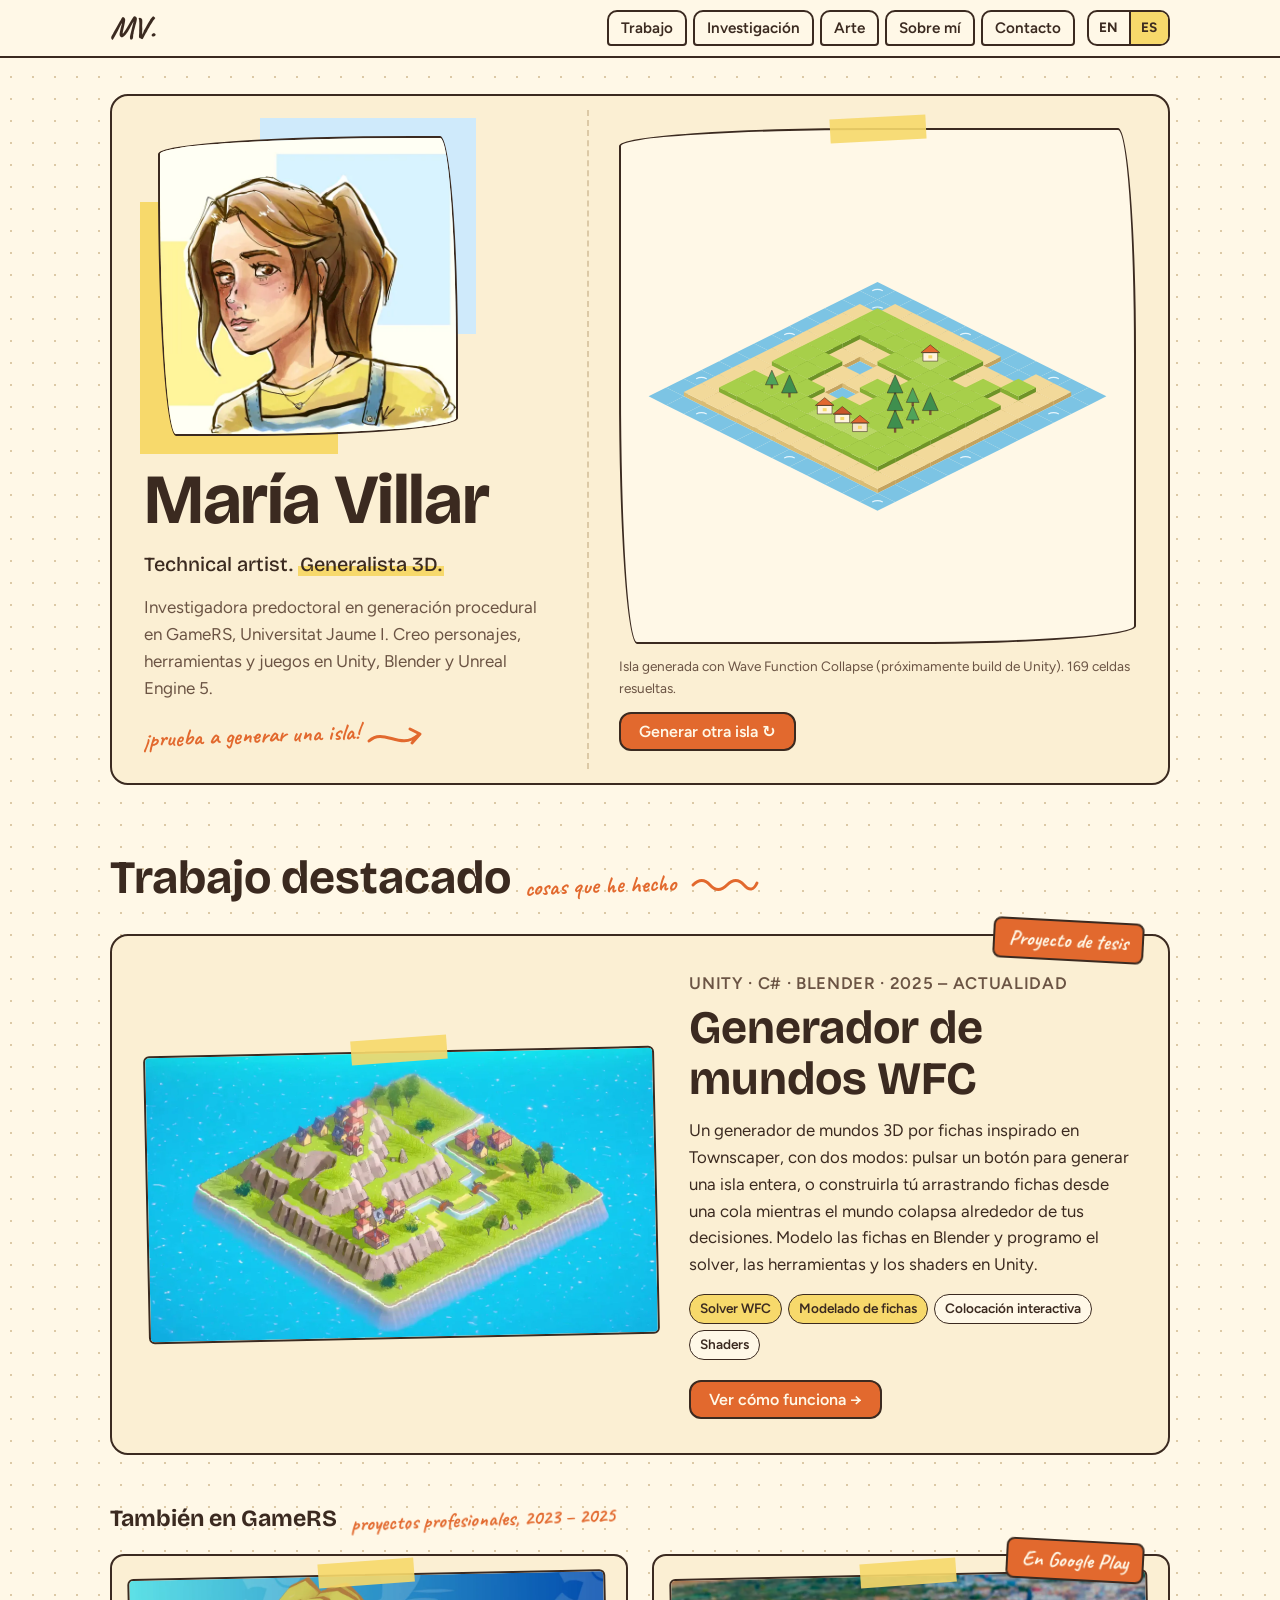
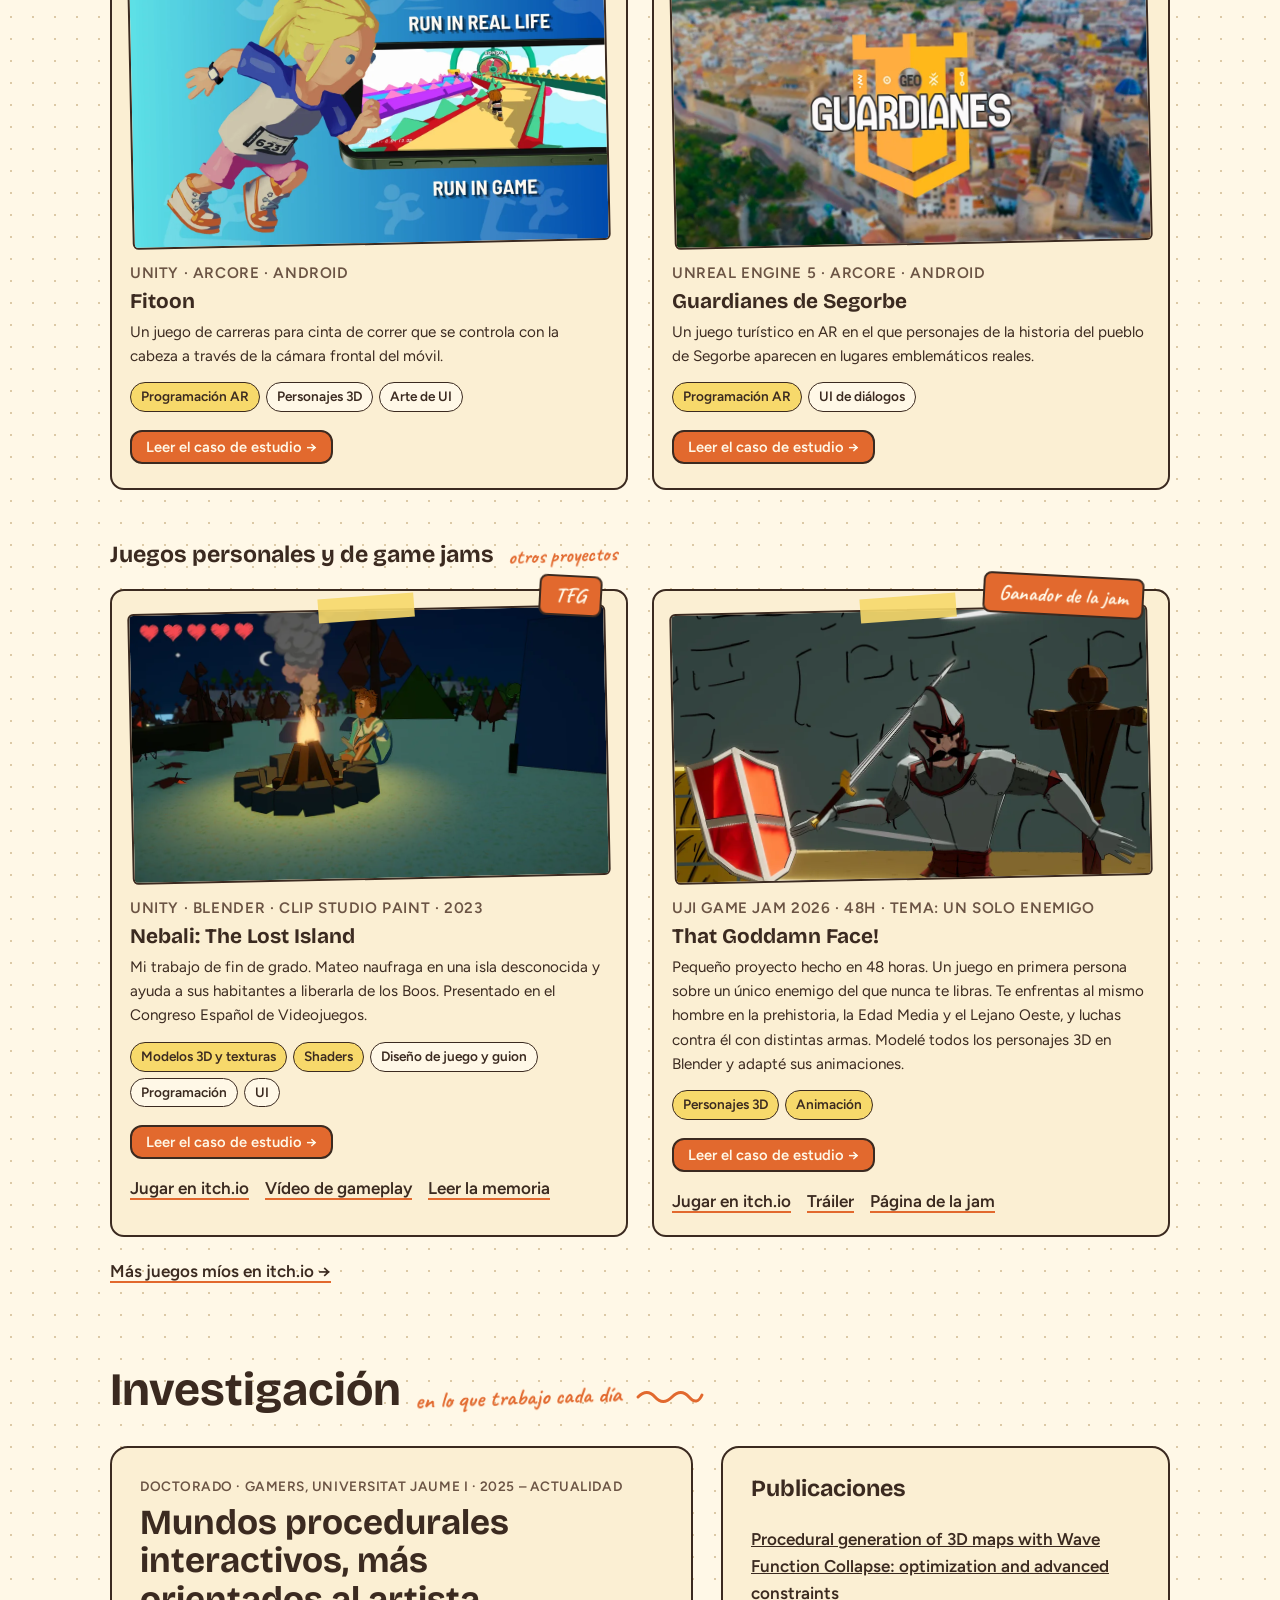
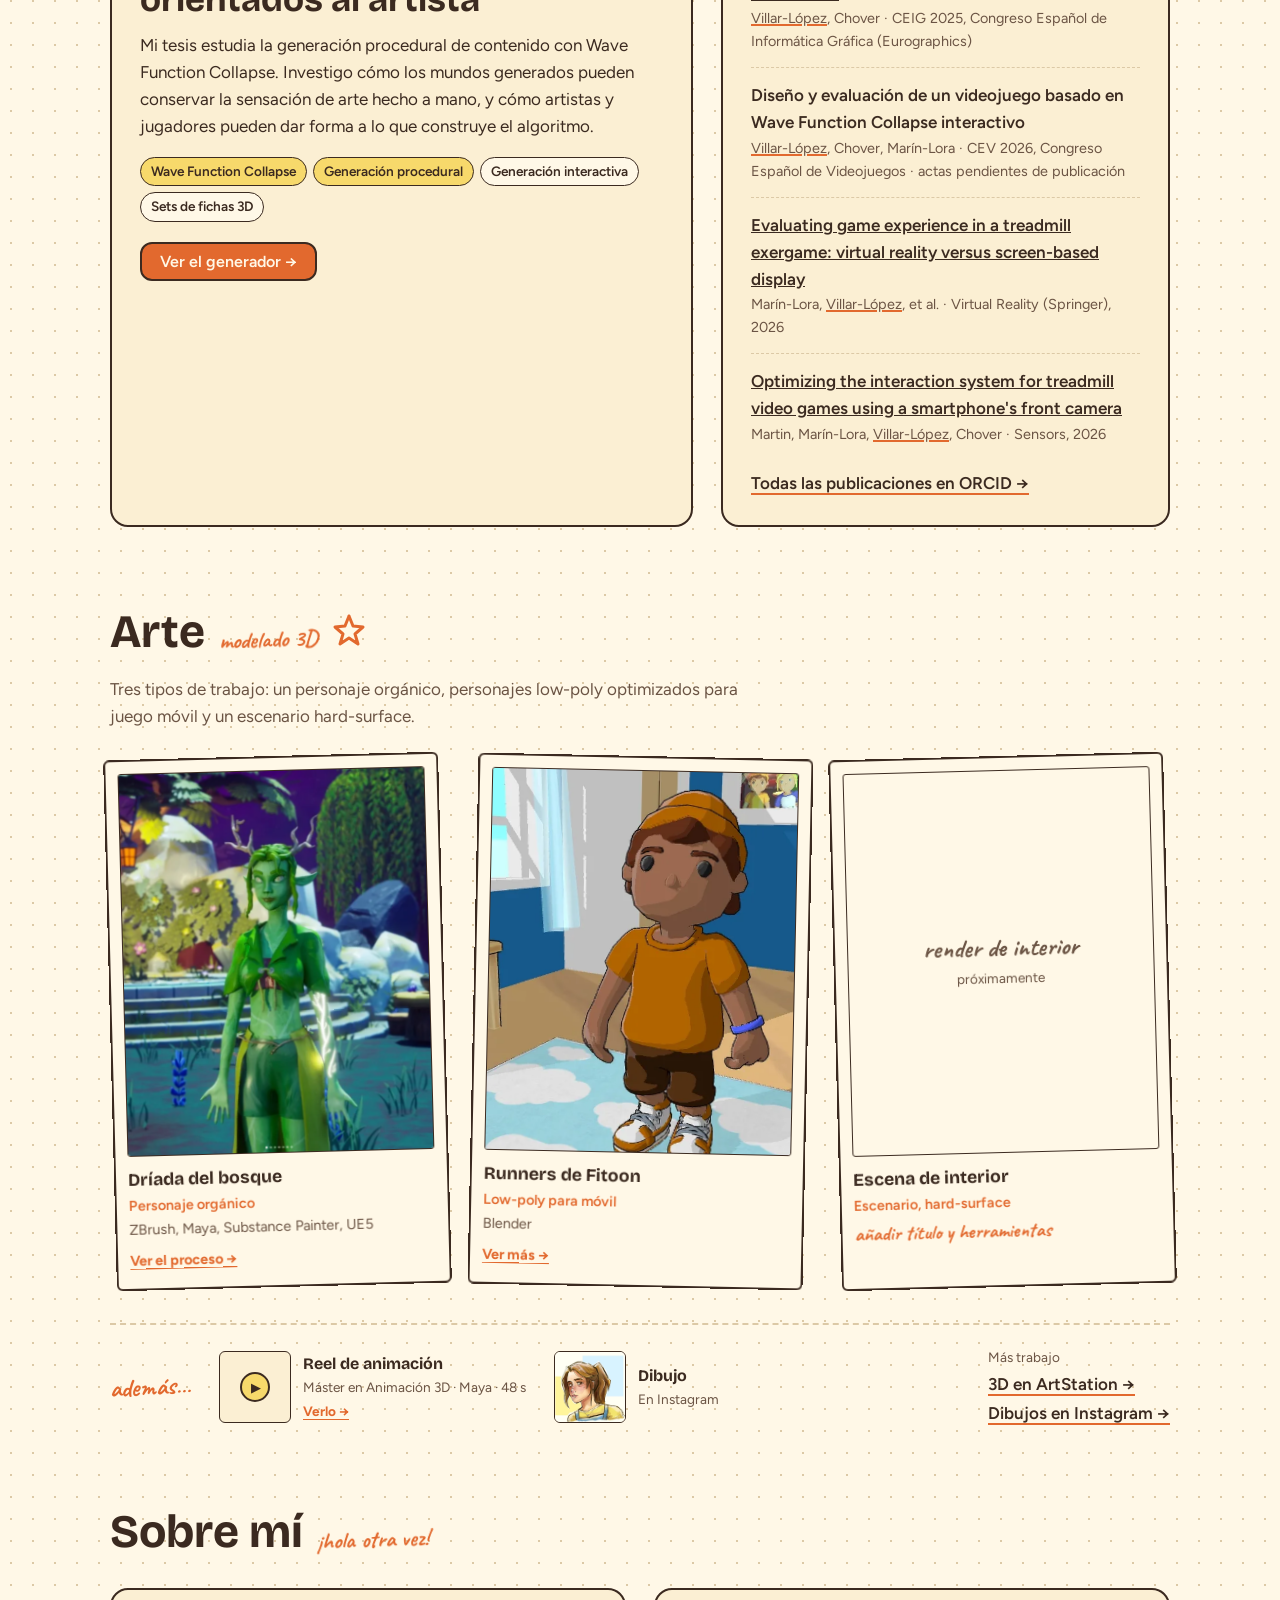
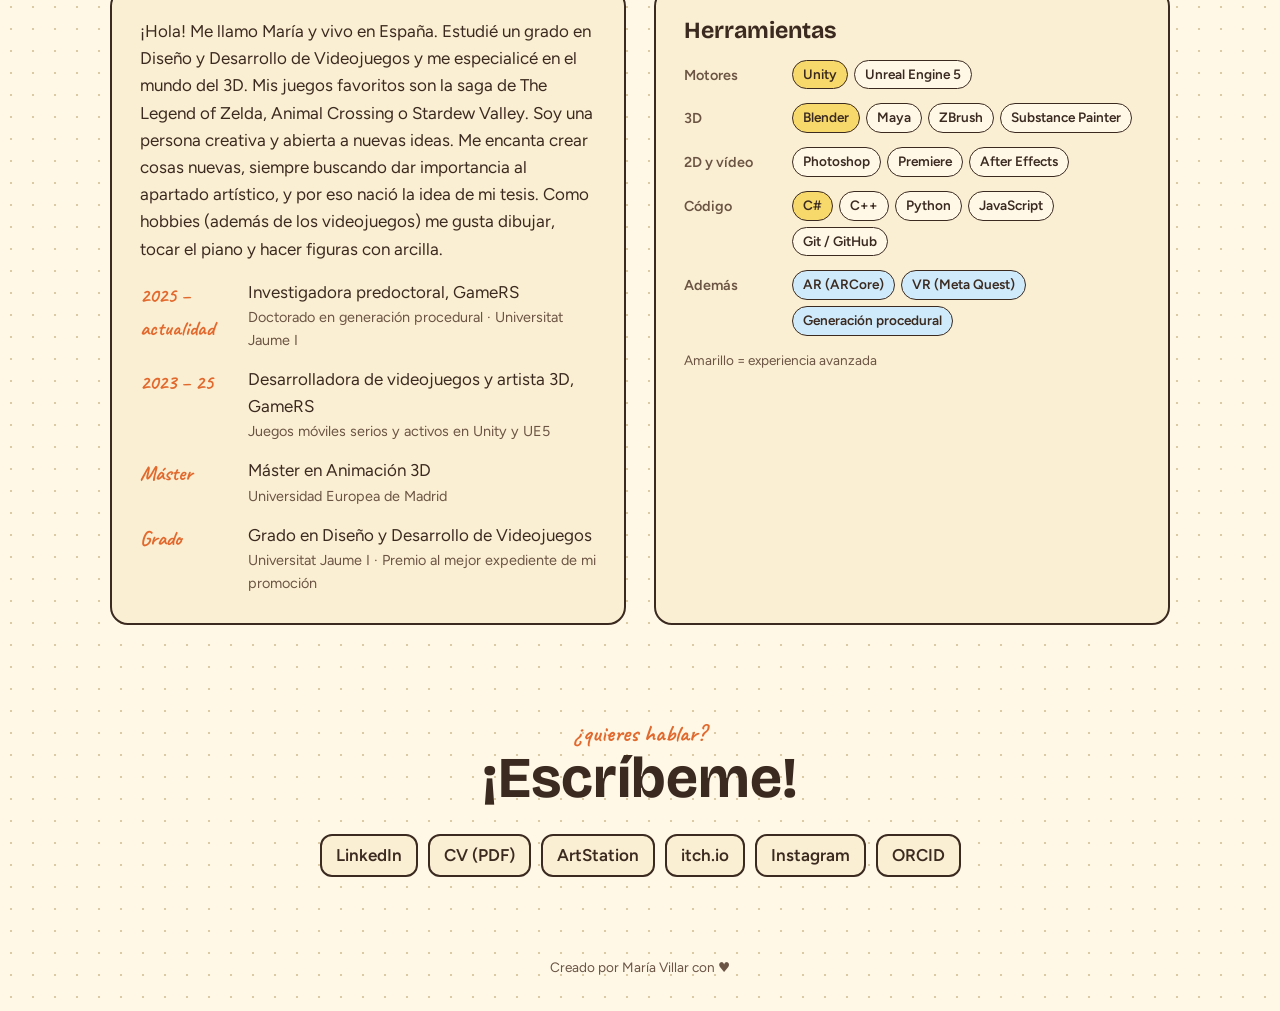
==== es/index.html @ 30ed7f35 "Primer prototipo de la web" ====
<!doctype html>
<html lang="es">

<head>
  <meta charset="utf-8">
  <meta name="viewport" content="width=device-width, initial-scale=1, viewport-fit=cover">
  <title>María Villar · Technical artist</title>
  <meta name="description"
    content="Technical artist en España. Dibujo, modelo y programo: generación procedural con Wave Function Collapse, personajes 3D y juegos en Unity, Blender y Unreal Engine 5.">
  <link rel="canonical" href="https://mariavllr.github.io/es/">
  <meta property="og:type" content="website">
  <meta property="og:locale" content="es_ES">
  <meta property="og:title" content="María Villar · Technical artist">
  <meta property="og:description"
    content="Technical artist en España. Dibujo, modelo y programo: generación procedural con Wave Function Collapse, personajes 3D y juegos en Unity, Blender y Unreal Engine 5.">
  <meta property="og:url" content="https://mariavllr.github.io/es/">
  <meta property="og:image" content="https://mariavllr.github.io/assets/img/og.jpg">
  <meta name="twitter:card" content="summary_large_image">
  <link rel="alternate" hreflang="en" href="https://mariavllr.github.io/">
  <link rel="alternate" hreflang="es" href="https://mariavllr.github.io/es/">
  <link rel="alternate" hreflang="x-default" href="https://mariavllr.github.io/">
  <meta name="theme-color" content="#FFF8E7">
  <link rel="icon" href="../assets/img/favicon.svg" type="image/svg+xml">
  <link rel="preconnect" href="https://fonts.googleapis.com">
  <link rel="preconnect" href="https://fonts.gstatic.com" crossorigin>
  <link rel="stylesheet"
    href="https://fonts.googleapis.com/css2?family=Bricolage+Grotesque:opsz,wght@12..96,500;12..96,700&family=Figtree:wght@400;500;600&family=Caveat:wght@500;700&display=swap">
  <link rel="stylesheet" href="../assets/css/style.css">
</head>

<body>
  <a class="skip" href="#main">Saltar al contenido</a>
  <header>
    <div class="wrap">
      <a class="logo" href="index.html" aria-label="María Villar, inicio">MV.</a>
      <nav aria-label="Secciones"><a href="#work">Trabajo</a><a href="#research">Investigación</a><a
          href="#art">Arte</a><a href="#about">Sobre mí</a><a href="#contact">Contacto</a></nav>
      <div class="lang" role="group" aria-label="Idioma"><a href="../index.html" hreflang="en" lang="en">EN</a><a
          href="#" hreflang="es" lang="es" aria-current="page">ES</a></div>
    </div>
  </header>

  <main id="main" class="wrap">
    <div id="top" class="spread hero">
      <div class="page">
        <div class="portrait">
          <div class="b1"></div>
          <div class="b2"></div><img src="../assets/img/portrait.webp"
            alt="Autorretrato de María: línea de tinta y color a rotulador, coleta castaña, camiseta amarilla y peto vaquero">
        </div>
        <h1>María Villar</h1>
        <p class="role">Technical artist. <b>Generalista 3D.</b></p>
        <p class="intro">Investigadora predoctoral en generación procedural en GameRS, Universitat Jaume I. Creo
          personajes, herramientas y juegos en Unity, Blender y Unreal Engine 5.</p>
        <div class="note"><span class="hand">¡prueba a generar una isla!</span>
          <svg class="doodle" width="64" height="30" viewBox="0 0 64 30" aria-hidden="true">
            <path d="M3 20 C 18 6, 34 30, 52 14 M44 8 L54 13 L46 22" />
          </svg>
        </div>
      </div>
      <div class="page world">
        <div class="frame sketch play" data-embed="" data-itch="https://mariavllr.itch.io/"
          data-cover="../assets/img/wfc-cover.webp" data-title="Generador de mundos WFC" data-button="gen"><span
            class="tape" aria-hidden="true"></span>
          <canvas id="wfc" width="640" height="400" role="img"
            aria-label="Una isla isométrica con casillas de agua, playa, hierba, bosque y pueblo, generada en el navegador con Wave Function Collapse"></canvas>
        </div>
        <div class="world-bar">
          <span class="caption">Isla generada con Wave Function Collapse (próximamente build de Unity). <span
              id="stat"></span></span>
          <button class="btn" id="gen" type="button">Generar otra isla ↻</button>
        </div>
      </div>
    </div>

    <section id="work" aria-labelledby="work-h">
      <div class="sec-head">
        <h2 id="work-h">Trabajo destacado</h2><span class="hand">cosas que he hecho</span>
        <svg class="doodle" width="70" height="20" viewBox="0 0 70 20" aria-hidden="true">
          <path d="M3 12 Q 12 3, 20 12 T 37 12 T 54 12 T 67 10" />
        </svg>
      </div>
      <div class="work">

        <article class="piece feature stick">
          <span class="badge">Proyecto de tesis</span>
          <div class="shot"><span class="tape" aria-hidden="true"></span><video class="loop" autoplay muted loop
              playsinline preload="metadata" poster="../assets/img/wfc-island.webp"
              aria-label="Una isla creada por el generador WFC: acantilados, dos pueblos, un río con puentes y árboles que se mueven con el viento, rodeada de mar animado">
              <source src="../assets/video/wfc-island.mp4" type="video/mp4">
            </video></div>
          <div>
            <p class="meta">Unity · C# · Blender · 2025 – actualidad</p>
            <h3>Generador de mundos WFC</h3>
            <p>Un generador de mundos 3D por fichas inspirado en Townscaper, con dos modos: pulsar un botón para generar
              una isla entera, o construirla tú arrastrando fichas desde una cola mientras el mundo colapsa alrededor de
              tus decisiones. Modelo las fichas en Blender y programo el solver, las herramientas y los shaders en
              Unity.</p>
            <div class="role-list"><span class="chip y">Solver WFC</span><span class="chip y">Modelado de
                fichas</span><span class="chip">Colocación interactiva</span><span class="chip">Shaders</span></div>
            <a class="btn" href="projects/wfc/index.html">Ver cómo funciona →</a>
          </div>
        </article>
      </div>

      <div class="minor-head">
        <h3>También en GameRS</h3><span class="hand">proyectos profesionales, 2023 – 2025</span>
      </div>
      <div class="minor">
        <article class="mini stick">
          <div class="shot hover-vid"><span class="tape" aria-hidden="true"></span><img
              src="../assets/img/fitoon-thumb.webp"
              alt="Ilustración de Fitoon: una corredora junto a un móvil que muestra a su personaje en la carrera, con las frases Run in real life, run in game"
              loading="lazy"><video muted loop playsinline preload="none" aria-hidden="true">
              <source src="../assets/video/fitoon-gameplay.mp4" type="video/mp4">
            </video></div>
          <p class="meta">Unity · ARCore · Android</p>
          <h3>Fitoon</h3>
          <p>Un juego de carreras para cinta de correr que se controla con la cabeza a través de la cámara frontal del
            móvil.</p>
          <div class="role-list"><span class="chip y">Programación AR</span><span class="chip">Personajes 3D</span><span
              class="chip">Arte de UI</span></div>
          <a class="btn case-btn" href="projects/fitoon/index.html">Leer el caso de estudio →</a>
        </article>
        <article class="mini stick">
          <span class="badge">En Google Play</span>
          <div class="shot hover-vid"><span class="tape" aria-hidden="true"></span><img
              src="../assets/img/segorbe-thumb.webp"
              alt="Logo de Guardianes de Segorbe sobre una vista aérea del pueblo" loading="lazy"><video muted loop
              playsinline preload="none" aria-hidden="true">
              <source src="../assets/video/segorbe-hover.mp4" type="video/mp4">
            </video></div>
          <p class="meta">Unreal Engine 5 · ARCore · Android</p>
          <h3>Guardianes de Segorbe</h3>
          <p>Un juego turístico en AR en el que personajes de la historia del pueblo de Segorbe aparecen en lugares
            emblemáticos reales.</p>
          <div class="role-list"><span class="chip y">Programación AR</span><span class="chip">UI de diálogos</span>
          </div>
          <a class="btn case-btn" href="projects/segorbe/index.html">Leer el caso de estudio →</a>
        </article>
      </div>

      <div class="minor-head">
        <h3>Juegos personales y de game jams</h3><span class="hand">otros proyectos</span>
      </div>
      <div class="minor">
        <article class="mini stick">
          <span class="badge">TFG</span>
          <div class="shot hover-vid"><span class="tape" aria-hidden="true"></span><img
              src="../assets/img/nebali-card.webp"
              alt="Nebali: The Lost Island, una isla low-poly con palmeras, un embarcadero de madera y el protagonista, Mateo"
              loading="lazy"><video muted loop playsinline preload="none" aria-hidden="true">
              <source src="../assets/video/nebali-campfire.mp4" type="video/mp4">
            </video></div>
          <p class="meta">Unity · Blender · Clip Studio Paint · 2023</p>
          <h3>Nebali: The Lost Island</h3>
          <p>Mi trabajo de fin de grado. Mateo naufraga en una isla desconocida y ayuda a sus habitantes a liberarla de
            los Boos. Presentado en el Congreso Español de Videojuegos.</p>
          <div class="role-list"><span class="chip y">Modelos 3D y texturas</span><span
              class="chip y">Shaders</span><span class="chip">Diseño de juego y guion</span><span
              class="chip">Programación</span><span class="chip">UI</span></div>
          <a class="btn case-btn" href="projects/nebali/index.html">Leer el caso de estudio →</a>
          <div class="links"><a href="https://mariavllr.itch.io/nebali-the-lost-island">Jugar en itch.io</a><a
              href="https://www.youtube.com/watch?v=X46pWPQkmEc">Vídeo de gameplay</a><a
              href="https://repositori.uji.es/xmlui/handle/10234/203636">Leer la memoria</a></div>
        </article>
        <article class="mini stick">
          <span class="badge">Ganador de la jam</span>
          <div class="shot hover-vid"><span class="tape" aria-hidden="true"></span><img
              src="../assets/img/tgf-card.webp"
              alt="El enemigo como caballero medieval con espada, junto a un escudo rojo" loading="lazy"><video muted
              loop playsinline preload="none" aria-hidden="true">
              <source src="../assets/video/tgf-knight.mp4" type="video/mp4">
            </video></div>
          <p class="meta">UJI Game Jam 2026 · 48h · Tema: Un solo enemigo</p>
          <h3>That Goddamn Face!</h3>
          <p>Pequeño proyecto hecho en 48 horas. Un juego en primera persona sobre un único enemigo del que nunca te
            libras. Te enfrentas al mismo hombre en la prehistoria, la Edad Media y el Lejano Oeste, y luchas contra él
            con distintas armas. Modelé todos los personajes 3D en Blender y adapté sus animaciones.</p>
          <div class="role-list"><span class="chip y">Personajes 3D</span><span class="chip y">Animación</span></div>
          <a class="btn case-btn" href="projects/that-goddamn-face/index.html">Leer el caso de estudio →</a>
          <div class="links"><a href="https://mariavllr.itch.io/that-goddamn-face">Jugar en itch.io</a><a
              href="https://www.youtube.com/watch?v=6AdIq4vunBU">Tráiler</a><a
              href="https://itch.io/jam/uji-game-jam-26-ugj26/rate/4272632">Página de la jam</a></div>
        </article>
      </div>
      <div class="links" style="margin-top:20px"><a href="https://mariavllr.itch.io/">Más juegos míos en itch.io →</a>
      </div>
    </section>

    <section id="research" aria-labelledby="research-h">
      <div class="sec-head">
        <h2 id="research-h">Investigación</h2><span class="hand">en lo que trabajo cada día</span>
        <svg class="doodle" width="70" height="20" viewBox="0 0 70 20" aria-hidden="true">
          <path d="M3 12 Q 12 3, 20 12 T 37 12 T 54 12 T 67 10" />
        </svg>
      </div>
      <div class="two">
        <div class="card stick">
          <p class="meta">Doctorado · GameRS, Universitat Jaume I · 2025 – actualidad</p>
          <h3 style="font-size:clamp(1.6rem,3.4vw,2.2rem);margin:6px 0 12px">Mundos procedurales interactivos, más
            orientados al artista</h3>
          <p>Mi tesis estudia la generación procedural de contenido con Wave Function Collapse. Investigo cómo los
            mundos generados pueden conservar la sensación de arte hecho a mano, y cómo artistas y jugadores pueden dar
            forma a lo que construye el algoritmo.</p>
          <div class="role-list"><span class="chip y">Wave Function Collapse</span><span class="chip y">Generación
              procedural</span><span class="chip">Generación interactiva</span><span class="chip">Sets de fichas
              3D</span></div>
          <a class="btn" href="projects/wfc/index.html">Ver el generador →</a>
        </div>
        <div class="card stick">
          <h3>Publicaciones</h3>
          <div style="margin-top:10px">
            <div class="paper">
              <p class="t"><a href="https://doi.org/10.2312/ceig.20251107">Procedural generation of 3D maps with Wave
                  Function Collapse: optimization and advanced constraints</a></p>
              <p class="a"><u>Villar-López</u>, Chover · CEIG 2025, Congreso Español de Informática Gráfica
                (Eurographics)</p>
            </div>
            <div class="paper">
              <p class="t">Diseño y evaluación de un videojuego basado en Wave Function Collapse interactivo</p>
              <p class="a"><u>Villar-López</u>, Chover, Marín-Lora · CEV 2026, Congreso Español de Videojuegos · actas pendientes de publicación</p>
            </div>
            <div class="paper">
              <p class="t"><a href="https://link.springer.com/article/10.1007/s10055-026-01355-w">Evaluating game
                  experience in a treadmill exergame: virtual reality versus screen-based display</a></p>
              <p class="a">Marín-Lora, <u>Villar-López</u>, et al. · Virtual Reality (Springer), 2026</p>
            </div>
            <div class="paper">
              <p class="t"><a href="https://www.mdpi.com/1424-8220/26/1/20">Optimizing the interaction system for
                  treadmill video games using a smartphone's front camera</a></p>
              <p class="a">Martin, Marín-Lora, <u>Villar-López</u>, Chover · Sensors, 2026</p>
            </div>
          </div>
          <div class="links" style="margin-top:10px"><a href="https://orcid.org/0009-0007-8211-3736">Todas las
              publicaciones en ORCID →</a></div>
        </div>
      </div>
    </section>

    <section id="art" aria-labelledby="art-h">
      <div class="sec-head">
        <h2 id="art-h">Arte</h2><span class="hand">modelado 3D</span>
        <svg class="doodle" width="34" height="34" viewBox="0 0 34 34" aria-hidden="true">
          <path d="M17 3 L21 13 L31 14 L23 21 L26 31 L17 25 L8 31 L11 21 L3 14 L13 13 Z" />
        </svg>
      </div>
      <p class="art-intro">Tres tipos de trabajo: un personaje orgánico, personajes low-poly optimizados para juego móvil
        y un escenario hard-surface.</p>
      <div class="gallery">
        <figure class="art stick"><button class="proc-open" type="button" data-proc="proc-dryad"
            aria-label="Ver la dríada, del blocking al render"><img src="../assets/img/dryad.webp"
              alt="Render 3D de una dríada verde con astas y ropa de hojas, y un dibujo luminoso en un brazo, en un bosque nocturno estilizado"
              loading="lazy"></button>
          <figcaption><b>Dríada del bosque</b><span class="kind">Personaje orgánico</span>ZBrush, Maya, Substance
            Painter, UE5<button class="proc-link" type="button" data-proc="proc-dryad">Ver el proceso →</button>
          </figcaption>
        </figure>
        <figure class="art stick"><button class="proc-open cycle" type="button" data-proc="proc-fitoon"
            aria-label="Los cinco runners de Fitoon. Abre para ver cada uno"><img class="on"
              src="../assets/img/fitoon-juan.webp" alt="" loading="lazy"><img src="../assets/img/fitoon-laura.webp"
              alt="" loading="lazy"><img src="../assets/img/fitoon-alberto.webp" alt="" loading="lazy"><img
              src="../assets/img/fitoon-paula.webp" alt="" loading="lazy"><img src="../assets/img/fitoon-diego.webp"
              alt="" loading="lazy"></button>
          <figcaption><b>Runners de Fitoon</b><span class="kind">Low-poly para móvil</span>Blender<button
              class="proc-link" type="button" data-proc="proc-fitoon">Ver más →</button></figcaption>
        </figure>
        <figure class="art stick">
          <div class="ph"><span class="hand">render de interior</span><span class="caption">próximamente</span></div>
          <figcaption><b>Escena de interior</b><span class="kind">Escenario, hard-surface</span><span
              class="todo">añadir título y herramientas</span></figcaption>
        </figure>
      </div>
      <template id="proc-reel" data-title="Reel de animación" data-more="https://vimeo.com/1082870306"
        data-more-label="Abrir en Vimeo →" data-close="Cerrar">
        <figure data-step="Reel de animación"
          data-iframe="https://player.vimeo.com/video/1082870306?h=6bd6f46d95&amp;dnt=1&amp;autoplay=1">
          <figcaption>Animación y modelado 3D de mi máster en Animación 3D.</figcaption>
        </figure>
      </template>
      <template id="proc-fitoon" data-title="Runners de Fitoon · el reparto" data-more="projects/fitoon/"
        data-more-label="Leer el caso de Fitoon →" data-close="Cerrar" data-prev="Anterior" data-next="Siguiente">
        <figure data-step="Chico naranja"><img src="../assets/img/fitoon-juan.webp"
            alt="Juan, un personaje low-poly de Fitoon, en la sala de selección de personaje" loading="lazy">
          <figcaption>Uno de los cinco runners, low-poly para móvil.</figcaption>
        </figure>
        <figure data-step="Chica rubia"><img src="../assets/img/fitoon-laura.webp"
            alt="Laura, un personaje low-poly de Fitoon, en la sala de selección de personaje" loading="lazy">
          <figcaption>Uno de los cinco runners, low-poly para móvil.</figcaption>
        </figure>
        <figure data-step="Chico con barba"><img src="../assets/img/fitoon-alberto.webp"
            alt="Alberto, un personaje low-poly de Fitoon, en la sala de selección de personaje" loading="lazy">
          <figcaption>Uno de los cinco runners, low-poly para móvil.</figcaption>
        </figure>
        <figure data-step="Chica con gafas"><img src="../assets/img/fitoon-paula.webp"
            alt="Paula, un personaje low-poly de Fitoon, en la sala de selección de personaje" loading="lazy">
          <figcaption>Uno de los cinco runners, low-poly para móvil.</figcaption>
        </figure>
        <figure data-step="Chico verde"><img src="../assets/img/fitoon-diego.webp"
            alt="Diego, un personaje low-poly de Fitoon, en la sala de selección de personaje" loading="lazy">
          <figcaption>Uno de los cinco runners, low-poly para móvil.</figcaption>
        </figure>
        <figure data-step="Editor"><img src="../assets/img/fitoon-creator.webp"
            alt="Editor de personajes de Fitoon: un corredor con camiseta naranja, muestras de color para la ropa y un botón de guardar"
            loading="lazy">
          <figcaption>En el juego se pueden cambiar los colores de piel, pelo y ropa.</figcaption>
        </figure>
      </template>
      <template id="proc-dryad" data-title="Dríada del bosque · del blocking al render"
        data-more="https://mariavllr.artstation.com/projects/5WYOl8" data-more-label="Proceso completo en ArtStation →"
        data-close="Cerrar" data-prev="Anterior" data-next="Siguiente">
        <figure data-step="Blocking"><img src="../assets/img/dryad-p1-blocking.webp"
            alt="Vistas frontal, lateral y trasera de la dríada con formas base de colores" loading="lazy">
          <figcaption>Blocking de proporciones y volúmenes en ZBrush, antes de cualquier detalle.</figcaption>
        </figure>
        <figure data-step="Escultura"><img src="../assets/img/dryad-p2-sculpt.webp"
            alt="Escultura de la dríada en ZBrush sin textura, vista frontal" loading="lazy">
          <figcaption>Escultura high-poly en ZBrush: ropa, pelo y astas.</figcaption>
        </figure>
        <figure data-step="Retopología"><img src="../assets/img/dryad-p3-retopo.webp"
            alt="Wireframe de la malla low-poly de la dríada" loading="lazy">
          <figcaption>Retopología low-poly en Maya, lista para el bake.</figcaption>
        </figure>
        <figure data-step="Texturizado"><img src="../assets/img/dryad-p4-texture.webp"
            alt="La cabeza de la dríada pintándose en Substance Painter" loading="lazy">
          <figcaption>Texturizado en Substance Painter.</figcaption>
        </figure>
        <figure data-step="Final"><img src="../assets/img/dryad-final-1.webp"
            alt="Render de cuerpo entero de la dríada en un bosque nocturno" loading="lazy">
          <figcaption>Render final.</figcaption>
        </figure>
        <figure data-step="Final"><img src="../assets/img/dryad-final-4.webp"
            alt="La dríada en tres cuartos delante de unas escaleras de piedra y un árbol con luz" loading="lazy">
          <figcaption>Render final, vista de tres cuartos.</figcaption>
        </figure>
        <figure data-step="Final"><img src="../assets/img/dryad-final-7.webp"
            alt="Primer plano de la cara de la dríada con astas y pelo de hojas" loading="lazy">
          <figcaption>Primer plano.</figcaption>
        </figure>
      </template>
      <div class="also">
        <p class="also-label hand">además…</p>
        <figure class="art-mini"><button class="proc-open reel-thumb" type="button" data-proc="proc-reel"
            aria-label="Reproducir el reel de animación"><img
              src="https://i.vimeocdn.com/video/2013950092-5a4fc607c18ffdf52ef9208e7c43d5fa98d66e0bb44d759a38563e4369bccf45-d_640x360"
              alt="" loading="lazy" onerror="this.remove()"><span class="reel-play" aria-hidden="true">▶</span></button>
          <figcaption><b>Reel de animación</b>Máster en Animación 3D · Maya · 48 s<button class="proc-link"
              type="button" data-proc="proc-reel">Verlo →</button></figcaption>
        </figure>
        <figure class="art-mini"><img src="../assets/img/portrait.webp"
            alt="Autorretrato en pintura digital con estilo de tinta y rotulador" loading="lazy">
          <figcaption><b>Dibujo</b>En Instagram</figcaption>
        </figure>
        <div class="also-more">
          <p class="caption">Más trabajo</p><a href="https://artstation.com/mariavllr">3D en ArtStation →</a><a
            href="https://instagram.com/mariavillardev">Dibujos en Instagram →</a>
        </div>
      </div>
    </section>



    <section id="about" aria-labelledby="about-h">
      <div class="sec-head">
        <h2 id="about-h">Sobre mí</h2><span class="hand">¡hola otra vez!</span>
      </div>
      <div class="about">
        <div class="card stick">
          <p>¡Hola! Me llamo María y vivo en España. Estudié un grado en Diseño y Desarrollo de Videojuegos y me
            especialicé en el mundo del 3D. Mis juegos favoritos son la saga de The Legend of Zelda, Animal Crossing o
            Stardew Valley. Soy una persona creativa y abierta a nuevas ideas. Me encanta crear cosas nuevas, siempre
            buscando dar importancia al apartado artístico, y por eso nació la idea de mi tesis. Como hobbies (además de
            los videojuegos) me gusta dibujar, tocar el piano y hacer figuras con arcilla. </p>
          <ul class="timeline">
            <li><span class="y">2025 – actualidad</span><span>Investigadora predoctoral, GameRS<small>Doctorado en
                  generación procedural · Universitat Jaume I</small></span></li>
            <li><span class="y">2023 – 25</span><span>Desarrolladora de videojuegos y artista 3D, GameRS<small>Juegos
                  móviles serios y activos en Unity y UE5</small></span></li>
            <li><span class="y">Máster</span><span>Máster en Animación 3D<small>Universidad Europea de
                  Madrid</small></span></li>
            <li><span class="y">Grado</span><span>Grado en Diseño y Desarrollo de Videojuegos<small>Universitat Jaume I
                  · Premio al mejor expediente de mi promoción</small></span></li>
          </ul>
        </div>
        <div class="card stick">
          <h3>Herramientas</h3>
          <div class="tools">
            <div><span class="k">Motores</span><span class="chips" style="margin:0"><span
                  class="chip y">Unity</span><span class="chip">Unreal Engine 5</span></span></div>
            <div><span class="k">3D</span><span class="chips" style="margin:0"><span class="chip y">Blender</span><span
                  class="chip">Maya</span><span class="chip">ZBrush</span><span class="chip">Substance
                  Painter</span></span></div>
            <div><span class="k">2D y vídeo</span><span class="chips" style="margin:0"><span
                  class="chip">Photoshop</span><span class="chip">Premiere</span><span class="chip">After
                  Effects</span></span></div>
            <div><span class="k">Código</span><span class="chips" style="margin:0"><span class="chip y">C#</span><span
                  class="chip">C++</span><span class="chip">Python</span><span class="chip">JavaScript</span><span
                  class="chip">Git / GitHub</span></span></div>
            <div><span class="k">Además</span><span class="chips" style="margin:0"><span class="chip s">AR
                  (ARCore)</span><span class="chip s">VR (Meta Quest)</span><span class="chip s">Generación
                  procedural</span></span></div>
          </div>
          <p class="caption" style="margin-top:14px">Amarillo = experiencia avanzada</p>
        </div>
      </div>
    </section>

    <section id="contact" class="contact" aria-labelledby="contact-h">
      <p class="hand">¿quieres hablar?</p>
      <h2 id="contact-h">¡Escríbeme!</h2>
      <div class="links">
        <a href="https://www.linkedin.com/in/mariavillarlopez/">LinkedIn</a>
        <a href="https://mariavillardev.wordpress.com/wp-content/uploads/2022/06/curriculum2026.pdf">CV (PDF)</a>
        <a href="https://artstation.com/mariavllr">ArtStation</a>
        <a href="https://mariavllr.itch.io/">itch.io</a>
        <a href="https://instagram.com/mariavillardev">Instagram</a>
        <a href="https://orcid.org/0009-0007-8211-3736">ORCID</a>
      </div>
    </section>
  </main>

  <footer>Creado por María Villar con ♥</footer>
  <script src="../assets/js/main.js" defer></script>
</body>

</html>
---- assets/css/style.css ----
/* Layout: an open sketchbook. Hero spread (portrait | live WFC island), projects taped in, each opening into its own case-study page. */
:root{
  --paper:#FFF8E7; --paper-2:#FBEFD3; --ink:#3B2A20; --ink-soft:#6B5444;
  --butter:#F7D96B; --orange:#E2692E; --on-orange:#FFF8E7; --sky:#CFEAFB; --grass:#9BC53D; --rule:#DCC9A6;
  --display:"Bricolage Grotesque", "Trebuchet MS", system-ui, sans-serif;
  --body:"Figtree", "Segoe UI", system-ui, sans-serif;
  --hand:"Caveat", "Comic Sans MS", cursive;
  --sketch:255px 18px 225px 18px / 18px 225px 18px 255px;
}
@media (prefers-color-scheme: dark){:root:not([data-theme="light"]){
  --paper:#1F1812; --paper-2:#2A2119; --ink:#F4E8D2; --ink-soft:#C8B497;
  --butter:#D6B13C; --orange:#F0874D; --on-orange:#1F1812; --sky:#2B4658; --grass:#8DB437; --rule:#4A3B2D; color-scheme:dark}}
:root[data-theme="dark"]{
  --paper:#1F1812; --paper-2:#2A2119; --ink:#F4E8D2; --ink-soft:#C8B497;
  --butter:#D6B13C; --orange:#F0874D; --on-orange:#1F1812; --sky:#2B4658; --grass:#8DB437; --rule:#4A3B2D; color-scheme:dark}

*{box-sizing:border-box}
html,body{margin:0}
img{max-width:100%}
[hidden]{display:none!important}
html{scroll-behavior:smooth;scroll-padding-top:80px}
@media (prefers-reduced-motion:reduce){html{scroll-behavior:auto}}
.skip{position:absolute;left:-9999px;top:8px;z-index:20;background:var(--butter);color:#3B2A20;padding:6px 12px;border:2px solid var(--ink);border-radius:8px;font-weight:600}
.skip:focus{left:12px}
body{background:var(--paper);color:var(--ink);font-family:var(--body);font-size:17px;line-height:1.6;
  background-image:radial-gradient(var(--rule) 1px, transparent 1.2px);background-size:22px 22px}
a{color:inherit}
:focus-visible{outline:3px solid var(--orange);outline-offset:3px;border-radius:6px}
.wrap{max-width:1100px;margin:0 auto;padding-left:max(20px, env(safe-area-inset-left, 0px));padding-right:max(20px, env(safe-area-inset-right, 0px))}
h1,h2,h3{font-family:var(--display);font-weight:700;line-height:1.1;text-wrap:balance;margin:0}
h2{font-size:clamp(2rem,4.5vw,2.9rem)}
h3{font-size:1.45rem}
p{margin:0}
.hand{font-family:var(--hand);font-weight:700;color:var(--orange);font-size:1.45rem;line-height:1.1}
.sketch{border:2px solid var(--ink);border-radius:var(--sketch)}

/* header */
body::before{content:"";position:fixed;inset:0 0 auto;height:env(safe-area-inset-top,0px);z-index:10;background:var(--paper)}
header{position:sticky;top:env(safe-area-inset-top,0px);z-index:9;background:var(--paper);border-bottom:2px solid var(--ink)}
header .wrap{display:flex;align-items:center;justify-content:space-between;gap:12px;padding-block:10px;flex-wrap:wrap}
.logo{font-family:var(--hand);font-weight:700;font-size:2rem;text-decoration:none;line-height:1}
nav{display:flex;gap:6px;flex-wrap:wrap;margin-left:auto}
.lang{display:flex;border:2px solid var(--ink);border-radius:10px;overflow:hidden;flex:none}
.lang a{font-weight:700;font-size:.85rem;text-decoration:none;padding:5px 10px;letter-spacing:.04em}
.lang a+a{border-left:2px solid var(--ink)}
.lang a[aria-current]{background:var(--butter);color:#3B2A20}
.lang a:not([aria-current]):hover{background:var(--paper-2)}
nav a{font-weight:600;font-size:.95rem;text-decoration:none;padding:4px 12px;border:2px solid var(--ink);border-radius:10px 10px 4px 4px;background:var(--paper);transition:transform .15s}
nav a:hover{background:var(--butter);color:#3B2A20;transform:translateY(-2px)}

/* hero spread */
.spread{display:grid;grid-template-columns:minmax(0,.9fr) minmax(0,1.1fr);margin-block:36px 28px;background:var(--paper-2);border:2px solid var(--ink);border-radius:18px;position:relative}
.spread::after{content:"";position:absolute;top:14px;bottom:14px;left:45%;border-left:2px dashed var(--rule)}
.page{padding:32px;min-width:0}
.portrait{position:relative;width:min(300px,80%);aspect-ratio:1;margin:8px 0 26px 14px}
.portrait .b1{position:absolute;inset:22% 40% -6% -6%;background:var(--butter);will-change:transform}
.portrait .b2{position:absolute;inset:-6% -6% 34% 34%;background:var(--sky);will-change:transform}
.portrait img{position:relative;width:100%;height:100%;object-fit:cover;border:2px solid var(--ink);border-radius:var(--sketch);display:block}
.hero h1{font-size:clamp(2.8rem,7vw,4.4rem);letter-spacing:-.02em}
.role{font-family:var(--display);font-weight:500;font-size:1.25rem;margin-top:8px}
.role b{background:linear-gradient(transparent 58%, var(--butter) 58%);font-weight:500;padding:0 2px}
.hero .intro{color:var(--ink-soft);margin-top:14px;max-width:42ch}
.note{display:flex;align-items:center;gap:6px;margin-top:18px}
.note .hand{transform:rotate(-2deg)}
.world{display:flex;flex-direction:column;gap:12px;height:100%}
.world .frame{position:relative;background:var(--paper);flex:1;min-height:300px;display:flex;align-items:center;justify-content:center;padding:10px}
.tape{position:absolute;width:96px;height:24px;background:var(--butter);opacity:.9;top:-13px;left:50%;transform:translateX(-50%) rotate(-3deg);z-index:2}
canvas{width:100%;height:auto;display:block}
.world-bar{display:flex;align-items:center;justify-content:space-between;gap:12px;flex-wrap:wrap}
.btn{font:600 1rem var(--body);background:var(--orange);color:var(--on-orange);border:2px solid var(--ink);border-radius:12px;padding:8px 18px;cursor:pointer;text-decoration:none;display:inline-flex;align-items:center;gap:8px;transition:transform .15s}
.btn:hover{transform:translateY(-2px) rotate(-1deg)}
.btn.ghost{background:var(--paper);color:var(--ink)}
.caption{font-size:.85rem;color:var(--ink-soft)}

/* doodles that draw themselves */
.doodle{flex:none;overflow:visible}
.doodle path{fill:none;stroke:var(--orange);stroke-width:3;stroke-linecap:round;stroke-linejoin:round}
.doodle.in path{stroke-dasharray:var(--len);animation:draw 1s ease-out both}
@keyframes draw{from{stroke-dashoffset:var(--len)}to{stroke-dashoffset:0}}

/* sections */
section{padding-block:40px}
.sec-head{display:flex;align-items:baseline;gap:14px;flex-wrap:wrap;margin-bottom:30px}
.sec-head .hand{transform:rotate(-2deg)}

/* stick-in motion: rest state is the final layout, animation only plays once seen */
.stick{--rot:0deg;transform:rotate(var(--rot))}
.stick.in{animation:stickIn .7s cubic-bezier(.3,1.5,.5,1) both}
@keyframes stickIn{from{transform:translateY(-22px) rotate(calc(var(--rot) - 5deg)) scale(1.04)}to{transform:rotate(var(--rot))}}
.stick.in .tape{animation:tapeIn .45s .35s ease-out both}
@keyframes tapeIn{from{transform:translateX(-50%) rotate(-3deg) scaleX(0)}to{transform:translateX(-50%) rotate(-3deg) scaleX(1)}}

/* work */
.work{display:grid;gap:44px}
.piece{display:grid;grid-template-columns:minmax(0,1.15fr) minmax(0,1fr);gap:32px;align-items:center;background:var(--paper-2);border:2px solid var(--ink);border-radius:18px;padding:28px;position:relative}
.piece:nth-child(even){grid-template-columns:minmax(0,1fr) minmax(0,1.15fr)}
.piece:nth-child(even) .shot{order:2}
.shot{position:relative;transform:rotate(-1.2deg);transition:transform .25s}
.piece:nth-child(even) .shot{transform:rotate(1.2deg)}
.shot video{aspect-ratio:16/9;object-fit:cover;height:auto}
.piece:hover .shot{transform:rotate(0) translateY(-6px) scale(1.02)}
.shot img,.shot video,.ph{width:100%;display:block;border:2px solid var(--ink);border-radius:6px;background:var(--paper)}
.ph{aspect-ratio:16/10;display:flex;flex-direction:column;align-items:center;justify-content:center;gap:6px;border-style:dashed;text-align:center;padding:16px}
.ph .hand{color:var(--ink-soft);font-size:1.6rem}
.meta{font-size:.85rem;font-weight:600;letter-spacing:.04em;text-transform:uppercase;color:var(--ink-soft)}
.piece h3{margin:6px 0 12px;font-size:clamp(1.5rem,3vw,2rem)}
.piece p{max-width:56ch}
.role-list{display:flex;flex-wrap:wrap;gap:6px;margin:16px 0 20px}
.chip{font-size:.85rem;font-weight:600;padding:3px 10px;border:1.5px solid var(--ink);border-radius:999px;background:var(--paper)}
.chip.y{background:var(--butter);color:#3B2A20}
.chip.s{background:var(--sky)}
.links{display:flex;gap:10px 16px;flex-wrap:wrap;margin-top:4px}
.links a{font-weight:600;text-underline-offset:4px;text-decoration-thickness:2px;text-decoration-color:var(--orange)}
.badge{position:absolute;top:-16px;right:24px;transform:rotate(3deg);background:var(--orange);color:var(--on-orange);font-family:var(--hand);font-weight:700;font-size:1.3rem;padding:2px 14px;border:2px solid var(--ink);border-radius:8px;z-index:3}

.feature{padding:34px}
.feature h3{font-size:clamp(2rem,4.2vw,2.9rem)!important}
.feature p{font-size:1.05rem}
.minor-head{display:flex;align-items:baseline;gap:14px;flex-wrap:wrap;margin:52px 0 22px}
.minor-head .hand{font-size:1.3rem;transform:rotate(-2deg)}
.minor{display:grid;grid-template-columns:repeat(auto-fit,minmax(280px,1fr));gap:24px}
.mini{background:var(--paper-2);border:2px solid var(--ink);border-radius:14px;padding:18px 18px 20px;position:relative;display:flex;flex-direction:column;gap:6px;min-width:0}
.mini .shot{margin-bottom:10px}
.mini .ph{aspect-ratio:16/9}
.mini h3{font-size:1.3rem}
.mini p{font-size:.95rem}
.mini .role-list{margin:8px 0 6px}
.mini:hover .shot{transform:rotate(0) translateY(-6px) scale(1.02)}
.more-link{font-weight:600;text-underline-offset:4px;text-decoration-thickness:2px;text-decoration-color:var(--orange);margin-top:auto}

/* art */
.gallery{display:grid;grid-template-columns:repeat(3,minmax(0,1fr));gap:28px}
.art{margin:0;background:var(--paper);padding:12px 12px 16px;border:2px solid var(--ink);border-radius:6px;transition:transform .2s}
.art:nth-child(odd){--rot:-1.5deg}
.art:nth-child(even){--rot:1.2deg}
.art:hover{transform:rotate(0) scale(1.03)}
.art img,.art .ph{aspect-ratio:4/5;object-fit:cover;width:100%;display:block;border-radius:3px;border:1.5px solid var(--ink)}
.art .ph{display:flex}
.art figcaption{margin-top:10px;font-size:.9rem;color:var(--ink-soft)}
.art figcaption b{display:block;font-family:var(--display);font-size:1.1rem;color:var(--ink)}
.art .kind{display:block;font-weight:600;color:var(--orange)}
.art-intro{max-width:60ch;margin:-12px 0 26px;color:var(--ink-soft)}
.also{display:flex;flex-wrap:wrap;align-items:center;gap:16px 28px;margin-top:36px;padding-top:22px;border-top:2px dashed var(--rule)}
.also-label{font-size:1.6rem;transform:rotate(-3deg)}
.art-mini{margin:0;display:flex;align-items:center;gap:12px;min-width:0}
.art-mini img,.art-mini .ph{width:72px;height:72px;aspect-ratio:auto;object-fit:cover;border:1.5px solid var(--ink);border-radius:6px;padding:0;flex:none}
.art-mini .ph .hand{font-size:1rem}
.art-mini figcaption{font-size:.85rem;color:var(--ink-soft)}
.art-mini figcaption b{display:block;font-family:var(--display);font-size:1rem;color:var(--ink)}
.also-more{display:flex;flex-direction:column;gap:2px;margin-left:auto}
.also-more a{font-weight:600;text-underline-offset:4px;text-decoration-thickness:2px;text-decoration-color:var(--orange)}
@media (max-width:820px){.gallery{grid-template-columns:minmax(0,1fr)}.also-more{margin-left:0}}
.more{display:flex;flex-direction:column;justify-content:center;gap:12px;padding:20px;background:var(--butter);color:#3B2A20;border:2px solid var(--ink);border-radius:var(--sketch)}
.more a{font-weight:600}
/* research + about */
.two{display:grid;grid-template-columns:minmax(0,1.3fr) minmax(0,1fr);gap:28px}
.card{background:var(--paper-2);border:2px solid var(--ink);border-radius:18px;padding:28px;min-width:0}
.paper{padding-block:14px;border-top:1.5px dashed var(--rule)}
.paper:first-of-type{border-top:0}
.paper .t{font-weight:600}
.paper .a{font-size:.9rem;color:var(--ink-soft)}
.paper .a u{text-decoration-color:var(--orange);text-decoration-thickness:2px}
.trophy{display:flex;gap:12px;align-items:center;margin:16px 0;padding:12px 14px;background:var(--butter);color:#3B2A20;border:2px solid var(--ink);border-radius:var(--sketch);font-weight:600}
.trophy .doodle path{stroke:#3B2A20}
.chips{display:flex;flex-wrap:wrap;gap:6px;margin-top:12px}
.about{display:grid;grid-template-columns:minmax(0,1fr) minmax(0,1fr);gap:28px}
.timeline{list-style:none;padding:0;margin:16px 0 0;display:grid;gap:14px}
.timeline li{display:grid;grid-template-columns:96px minmax(0,1fr);gap:12px}
.timeline .y{font-family:var(--hand);font-weight:700;font-size:1.3rem;color:var(--orange);font-variant-numeric:tabular-nums}
.timeline small{display:block;color:var(--ink-soft);font-size:.9rem}
.tools{display:grid;gap:14px;margin-top:16px}
.tools div{display:grid;grid-template-columns:96px minmax(0,1fr);gap:12px;align-items:start}
.tools .k{font-weight:600;font-size:.9rem;color:var(--ink-soft);padding-top:4px}
.contact{text-align:center;padding-block:56px 80px}
.contact h2{font-size:clamp(2.2rem,6vw,3.6rem)}
.contact .links{justify-content:center;margin-top:24px;gap:10px}
.contact .links a{text-decoration:none;padding:6px 14px;border:2px solid var(--ink);border-radius:12px;background:var(--paper-2);transition:transform .15s}
.contact .links a:hover{background:var(--butter);color:#3B2A20;transform:translateY(-2px) rotate(-2deg)}
footer{text-align:center;padding-block:0 32px;font-size:.85rem;color:var(--ink-soft)}

/* case study pages */
.case{max-width:900px;margin:0 auto;padding-block:28px 40px}
.back{display:inline-flex;gap:6px;font-weight:600;text-decoration:none;margin-bottom:20px;padding:4px 12px;border:2px solid var(--ink);border-radius:10px;background:var(--paper)}
.back:hover{background:var(--butter);color:#3B2A20}
.case h1{font-size:clamp(2.4rem,6vw,3.8rem);margin:8px 0 12px}
.case .lede{font-size:1.2rem;max-width:60ch}
.case .cover{position:relative;margin:32px 0}
.case .cover img,.case .cover .ph{border-radius:10px}
.facts{display:grid;grid-template-columns:repeat(auto-fit,minmax(170px,1fr));gap:16px 24px;margin:0;background:var(--paper-2);border:2px solid var(--ink);border-radius:var(--sketch);padding:22px 26px}
.facts dt{font-size:.8rem;font-weight:600;text-transform:uppercase;letter-spacing:.05em;color:var(--ink-soft)}
.facts dd{margin:2px 0 0;font-weight:500}
.case section{padding-block:30px 6px}
.case section h2{font-size:clamp(1.6rem,3.5vw,2.1rem);margin-bottom:14px;display:flex;align-items:center;gap:10px}
.case section p{max-width:66ch;margin-bottom:12px}
.case ul.did{padding-left:1.2em;margin:0;display:grid;gap:8px;max-width:66ch}
.case ul.did li::marker{color:var(--orange)}
.todo{font-family:var(--hand);font-weight:700;color:var(--orange);font-size:1.25rem}
.flow{display:flex;flex-wrap:wrap;align-items:center;gap:8px;margin:18px 0}
.flow .node{padding:10px 14px;border:2px solid var(--ink);border-radius:var(--sketch);background:var(--paper-2);font-weight:600;font-size:.95rem;max-width:200px}
.flow .node small{display:block;font-weight:400;color:var(--ink-soft);font-size:.8rem}
.flow .node.hl{background:var(--butter);color:#3B2A20}
.flow .node.hl small{color:#5A4636}
.flow .arr{font-family:var(--hand);font-size:1.6rem;color:var(--orange);font-weight:700}
.minigal{display:grid;grid-template-columns:repeat(auto-fit,minmax(200px,1fr));gap:16px;margin-top:14px}
.next{display:flex;justify-content:space-between;gap:12px;flex-wrap:wrap;margin-top:40px;padding-top:20px;border-top:2px dashed var(--rule)}

/* WFC explainer */
.lab{display:grid;grid-template-columns:minmax(0,1fr) minmax(0,1fr);gap:24px;align-items:start;background:var(--paper-2);border:2px solid var(--ink);border-radius:18px;padding:22px;margin-top:16px}
.lab canvas{border:2px solid var(--ink);border-radius:8px;background:var(--paper)}
.lab .ctrl{display:flex;gap:8px;flex-wrap:wrap;margin:14px 0}
.lab ol{padding-left:1.2em;margin:0;display:grid;gap:10px}
.lab ol li.on{background:var(--butter);color:#3B2A20;border-radius:8px;padding:4px 8px;margin-left:-8px}
.lab .log{margin-top:14px;font-size:.9rem;color:var(--ink-soft);min-height:3em;font-variant-numeric:tabular-nums}
.legend{display:flex;flex-wrap:wrap;gap:8px 14px;margin-top:12px;font-size:.85rem}
.legend span{display:inline-flex;align-items:center;gap:6px}
.legend i{width:14px;height:14px;border:1.5px solid var(--ink);border-radius:3px;display:inline-block}
.rules{font-size:.85rem;color:var(--ink-soft);margin-top:10px}

@media (max-width:820px){
  .spread,.piece,.piece:nth-child(even),.two,.about,.lab{grid-template-columns:minmax(0,1fr)}
  .spread::after{display:none}
  .page{padding:22px}
  .piece:nth-child(even) .shot{order:0}
  .piece{padding:20px}
}
@media (prefers-reduced-motion:reduce){*{transition:none!important;animation:none!important}}

/* playable builds (itch.io embeds) */
.embed{width:100%;aspect-ratio:16/10;border:2px solid var(--ink);border-radius:8px;background:var(--paper);display:block}
.world .frame .cover{width:100%;height:100%;object-fit:cover;border-radius:6px;display:block}
.world .frame.playing{padding:0;min-height:0}
.play-slot{display:grid;gap:10px;margin-top:14px}
.play-slot .ph{aspect-ratio:16/10}
.soon{font-size:.85rem;color:var(--ink-soft)}


/* video gallery (WFC page cover) */
.reel-stage{position:relative;aspect-ratio:16/9;border:2px solid var(--ink);border-radius:10px;overflow:hidden;background:var(--paper-2);cursor:pointer;touch-action:pan-y}
.reel-stage video{position:absolute;inset:0;width:100%;height:100%;object-fit:cover;opacity:0;transition:opacity .45s ease}
.reel-stage video.on{opacity:1}
.reel-bar{display:flex;align-items:center;justify-content:space-between;gap:12px 20px;margin-top:14px;flex-wrap:wrap}
.reel-cap{margin:0;min-width:0;flex:1 1 280px}
.reel-cap b{font-family:var(--display);font-size:1.1rem}
.reel-cap span{color:var(--ink-soft)}
.reel-ctrl{display:flex;align-items:center;gap:10px}
.reel-dots{display:flex;gap:8px}
.reel-btn{width:42px;height:42px;border:2px solid var(--ink);border-radius:50%;background:var(--paper);color:var(--ink);font:700 1.1rem var(--body);cursor:pointer;transition:transform .15s,background .15s}
.reel-btn:hover{background:var(--butter);color:#3B2A20;transform:translateY(-2px) rotate(-4deg)}
.reel-dot{width:14px;height:14px;padding:0;border:2px solid var(--ink);border-radius:50%;background:var(--paper);cursor:pointer}
.reel-dot[aria-current="true"]{background:var(--orange)}
@media (prefers-reduced-motion:reduce){.reel-stage video{transition:none}}

/* compact header on phones: logo and language on one row, sections scroll sideways below */
@media (max-width:640px){
  header .wrap{gap:8px;padding-block:8px}
  .lang{margin-left:auto}
  header nav{order:3;width:100%;margin-left:0;flex-wrap:nowrap;overflow-x:auto;scrollbar-width:none;padding-bottom:2px}
  header nav::-webkit-scrollbar{display:none}
  nav a{flex:none;font-size:.9rem;padding:3px 10px}
}

/* card image that turns into a short clip on hover (desktop only) */
.hover-vid{position:relative}
.hover-vid video{position:absolute;inset:2px;width:calc(100% - 4px);height:calc(100% - 4px);object-fit:cover;border:0;border-radius:4px;opacity:0;transition:opacity .3s;pointer-events:none;z-index:1}
.hover-vid.on video{opacity:1}

/* click-to-play YouTube trailer */
.yt-btn{display:block;position:relative;width:100%;padding:0;border:2px solid var(--ink);border-radius:10px;overflow:hidden;cursor:pointer;background:var(--paper);aspect-ratio:16/9}
.yt-btn img{width:100%;height:100%;object-fit:cover;display:block;border:0;border-radius:0}
.yt-play{position:absolute;left:50%;top:50%;transform:translate(-50%,-50%) rotate(-2deg);background:var(--orange);color:var(--on-orange);border:2px solid var(--ink);border-radius:14px;padding:10px 20px;font:700 1.1rem var(--body);transition:transform .15s}
.yt-btn:hover .yt-play{transform:translate(-50%,-50%) rotate(0) scale(1.06)}
.yt iframe{width:100%;aspect-ratio:16/9;border:2px solid var(--ink);border-radius:10px;display:block;background:#000}
.yt-note{font-size:.8rem;color:var(--ink-soft);margin-top:8px}

/* case study media */
.split{display:block}
.clip{margin:0 0 20px;max-width:640px}
.clip video{width:100%;aspect-ratio:16/9;object-fit:cover;display:block;border:2px solid var(--ink);border-radius:10px;background:var(--paper-2)}
.clip figcaption,.shotfig figcaption{font-size:.9rem;color:var(--ink-soft);margin-top:8px}
.lineup{display:grid;grid-template-columns:repeat(5,minmax(0,1fr));gap:12px;margin-top:16px}
.lineup figure{margin:0;transition:transform .2s}
.lineup figure:nth-child(odd){transform:rotate(-1.5deg)}
.lineup figure:nth-child(even){transform:rotate(1.5deg)}
.lineup figure:hover{transform:rotate(0) translateY(-6px)}
.lineup img{width:100%;aspect-ratio:520/718;object-fit:cover;display:block;border:2px solid var(--ink);border-radius:8px;background:var(--paper-2)}
.lineup figcaption{text-align:center;font-family:var(--hand);font-weight:700;font-size:1.3rem;color:var(--orange);margin-top:4px}
.shotfig{margin:20px 0 0}
.lineup + .shotfig{max-width:560px}
.shotfig img{width:100%;display:block;border:2px solid var(--ink);border-radius:8px}
.shots{display:grid;grid-template-columns:repeat(2,minmax(0,1fr));gap:20px}
.shots .shotfig{margin:0}
.shots .wide{grid-column:1 / -1}
@media (max-width:820px){.shots{grid-template-columns:minmax(0,1fr)}.lineup{grid-template-columns:repeat(3,minmax(0,1fr))}}
@media (max-width:480px){.lineup{grid-template-columns:repeat(2,minmax(0,1fr))}}

/* phone screens (Segorbe) */
.phone{aspect-ratio:9/19.5;border:5px solid var(--ink);border-radius:22px;overflow:hidden;background:#15110e}
.phone img,.phone video{width:100%;height:100%;object-fit:cover;display:block;border:0;border-radius:0}
.phone-stage{position:relative;aspect-ratio:16/9;border:2px solid var(--ink);border-radius:10px;overflow:hidden;background:var(--paper-2) center/cover no-repeat;display:flex;align-items:center;justify-content:center;padding-block:4%}
.phone-stage::before{content:"";position:absolute;inset:0;background:rgba(31,24,18,.32);backdrop-filter:blur(12px);-webkit-backdrop-filter:blur(12px)}
.phone.big{position:relative;height:100%;border-width:6px;border-radius:26px}
.story{display:grid;grid-template-columns:repeat(5,minmax(0,1fr));gap:16px;margin:18px 0 20px}
.story figure{margin:0}
.story figcaption{font-size:.88rem;color:var(--ink-soft);margin-top:10px;line-height:1.45}
.story figcaption b{display:block;font-family:var(--display);font-size:1rem;color:var(--ink);margin-bottom:2px}
.story.street{grid-template-columns:repeat(3,minmax(0,1fr));max-width:620px}
.story.street figcaption{text-align:center}
.shotfig.poster{max-width:300px;margin-top:24px}
@media (max-width:820px){
  .story,.story.street{grid-template-columns:none;grid-auto-flow:column;grid-auto-columns:minmax(140px,42%);overflow-x:auto;scroll-snap-type:x mandatory;padding-bottom:8px;max-width:none}
  .story figure{scroll-snap-align:start}
  .phone-stage{aspect-ratio:4/5}
}

/* sketch → model → game chains and time-of-day strip (Nebali) */
.chain{display:grid;align-items:center;gap:10px;margin:20px 0}
.chain-3{grid-template-columns:minmax(0,1fr) auto minmax(0,1fr) auto minmax(0,1fr)}
.chain-4{grid-template-columns:minmax(0,1fr) auto minmax(0,1fr) auto minmax(0,1fr) auto minmax(0,1fr)}
.chain figure{margin:0}
.chain.models{grid-template-columns:repeat(2,minmax(0,1fr));max-width:440px;margin-top:4px}
.chain img{width:100%;aspect-ratio:4/5;object-fit:contain;display:block;border:2px solid var(--ink);border-radius:8px;background:#fff}
.chain figcaption{text-align:center;font-family:var(--hand);font-weight:700;font-size:1.25rem;color:var(--orange);margin-top:4px}
.chain .arr{font-family:var(--hand);font-weight:700;font-size:1.8rem;color:var(--orange)}
.timestrip{display:grid;grid-template-columns:repeat(4,minmax(0,1fr));gap:8px}
.timestrip img{width:100%;display:block;border:2px solid var(--ink);border-radius:6px}
.shots .clip{margin:0}
@media (max-width:820px){
  .chain-3,.chain-4{grid-template-columns:none;grid-auto-flow:column;grid-auto-columns:minmax(150px,44%) auto;overflow-x:auto;padding-bottom:8px}
  .timestrip{grid-template-columns:repeat(2,minmax(0,1fr))}
}

/* case-study button on the small project cards */
.case-btn{align-self:flex-start;font-size:.92rem;padding:6px 14px;margin:6px 0 4px}
.mini .links{margin-top:6px}

/* three versions of the same enemy (That Goddamn Face!) */
.eras{display:grid;grid-template-columns:repeat(3,minmax(0,1fr));gap:16px;margin-top:18px}
.eras figure{margin:0}
.eras figure:nth-child(odd){transform:rotate(-1deg)}
.eras figure:nth-child(even){transform:rotate(1deg)}
.eras img{width:100%;aspect-ratio:16/9;object-fit:cover;display:block;border:2px solid var(--ink);border-radius:8px}
.eras figcaption{text-align:center;font-family:var(--hand);font-weight:700;font-size:1.35rem;color:var(--orange);margin-top:4px}
@media (max-width:640px){.eras{grid-template-columns:minmax(0,1fr)}}

.hint{font-size:1.2rem;margin:4px 0 -6px;transform:rotate(-1.5deg);display:inline-block}
@media (hover:none){.hint{display:none}}
.eras .hover-vid video{border-radius:6px}
/* WFC "Two ways": stacked cards, text beside media on wide screens */
.ways{display:grid;gap:28px}
.way{display:grid;gap:22px;align-items:center}
@media (min-width:800px){.way{grid-template-columns:minmax(0,1fr) minmax(0,1.25fr)}}
.way .play-slot{margin-top:0}
.play-slot .builder-vid{margin:0;width:100%;aspect-ratio:16/10;object-fit:cover;display:block;border:2px solid var(--ink);border-radius:6px;background:var(--paper)}
.biome-note{margin-top:8px;font-size:.9rem;color:var(--ink-soft)}
/* hover/tap to wireframe */
.wire{margin:14px 0 0}
.wire-box{position:relative;border:2px solid var(--ink);border-radius:8px;overflow:hidden;background:#3d3d3d;cursor:crosshair}
.wire-box img{display:block;width:100%;height:auto}
.wire-box .wf{position:absolute;inset:0;opacity:0;transition:opacity .35s ease}
.wire:hover .wf,.wire:focus-visible .wf,.wire.on .wf{opacity:1}
.wire figcaption{margin-top:10px;font-size:.9rem;color:var(--ink-soft)}
.wire .hand{font-size:1.2rem;color:var(--orange);font-weight:700;margin-right:6px}
.hint-tap{display:none}
@media (hover:none){.hint-hover{display:none}.hint-tap{display:inline}}
/* art process viewer */
.proc-open{display:block;width:100%;padding:0;border:0;background:none;cursor:zoom-in;border-radius:3px}
.proc-open:focus-visible{outline:3px solid var(--orange);outline-offset:3px}
.proc-link{display:block;margin-top:8px;padding:0;border:0;background:none;font:inherit;font-weight:700;color:var(--orange);cursor:pointer;text-decoration:underline;text-underline-offset:3px}
.proc-link:hover{color:var(--ink)}
dialog.proc{width:min(1100px,94vw);max-height:94vh;padding:0;border:2px solid var(--ink);border-radius:10px;background:var(--paper);color:var(--ink);overflow:hidden}
dialog.proc::backdrop{background:rgba(30,20,12,.72)}
.proc-in{display:grid;grid-template-rows:auto minmax(0,1fr) auto auto;max-height:94vh}
.proc-head{display:flex;align-items:center;gap:12px;padding:12px 16px;border-bottom:2px solid var(--ink)}
.proc-head h3{margin:0;font-size:1.05rem;flex:1;min-width:0}
.proc-count{font-size:.85rem;color:var(--ink-soft);white-space:nowrap}
.proc-x{border:2px solid var(--ink);background:var(--paper-2);border-radius:50%;width:34px;height:34px;font-size:1.1rem;line-height:1;cursor:pointer;color:var(--ink);flex:none}
.proc-stage{position:relative;display:flex;align-items:center;justify-content:center;background:#1d1a17;min-height:0;touch-action:pan-y}
.proc-stage img{display:block;max-width:100%;max-height:calc(94vh - 190px);width:auto;height:auto;object-fit:contain}
.proc-nav{position:absolute;top:50%;transform:translateY(-50%);border:2px solid var(--ink);background:var(--butter);color:#3B2A20;width:42px;height:42px;border-radius:50%;font-size:1.3rem;font-weight:700;cursor:pointer}
.proc-nav:disabled{opacity:.3;cursor:default}
.proc-prev{left:10px}.proc-next{right:10px}
.proc-cap{padding:10px 16px 0;font-size:.95rem}
.proc-foot{display:flex;flex-wrap:wrap;align-items:center;gap:8px;padding:10px 16px 14px}
.proc-steps{display:flex;flex-wrap:wrap;gap:6px;flex:1}
.proc-steps button{border:1.5px solid var(--ink);background:var(--paper-2);color:var(--ink);border-radius:999px;padding:3px 11px;font:inherit;font-size:.82rem;cursor:pointer}
.proc-steps button[aria-current="true"]{background:var(--orange);color:#fff;border-color:var(--orange)}
.proc-more{font-weight:700;color:var(--orange);white-space:nowrap}
@media (max-width:600px){.proc-nav{width:36px;height:36px;font-size:1.1rem}.proc-stage img{max-height:calc(94vh - 230px)}}
.cycle{position:relative}
.cycle img{transition:opacity .9s ease}
.cycle img:not(:first-child){position:absolute;inset:0;height:100%;opacity:0}
.cycle img.on{opacity:1}
.proc-frame{display:block;width:min(100%,calc((94vh - 190px) * 16 / 9));aspect-ratio:16/9;border:0;background:#000}
.art-mini .proc-open.reel-thumb{position:relative;width:72px;flex:none}
.art-mini .reel-thumb img{width:72px;height:72px}
.reel-play{position:absolute;inset:0;margin:auto;width:30px;height:30px;border-radius:50%;background:var(--butter);border:2px solid var(--ink);color:#3B2A20;font-size:.8rem;display:flex;align-items:center;justify-content:center;padding-left:2px}
.art-mini .proc-link{margin-top:2px;font-size:.85rem}
.reel-thumb{background:var(--paper-2);border:1.5px solid var(--ink);border-radius:6px;height:72px;overflow:hidden}.art-mini .reel-thumb img{border:0;border-radius:0}
/* WFC explainer: tileset + size toggle */
.tileset{display:flex;flex-wrap:wrap;gap:8px;margin-bottom:10px}
.tileset figure{margin:0;text-align:center;font-size:.8rem;color:var(--ink-soft);width:64px}
.tileset canvas{width:44px;height:44px;display:block;margin:0 auto 4px;border:1.5px solid var(--ink);border-radius:4px}
.lab .rules{margin:0 0 14px}
.lab .credit{margin-top:12px;font-size:.8rem;color:var(--ink-soft)}
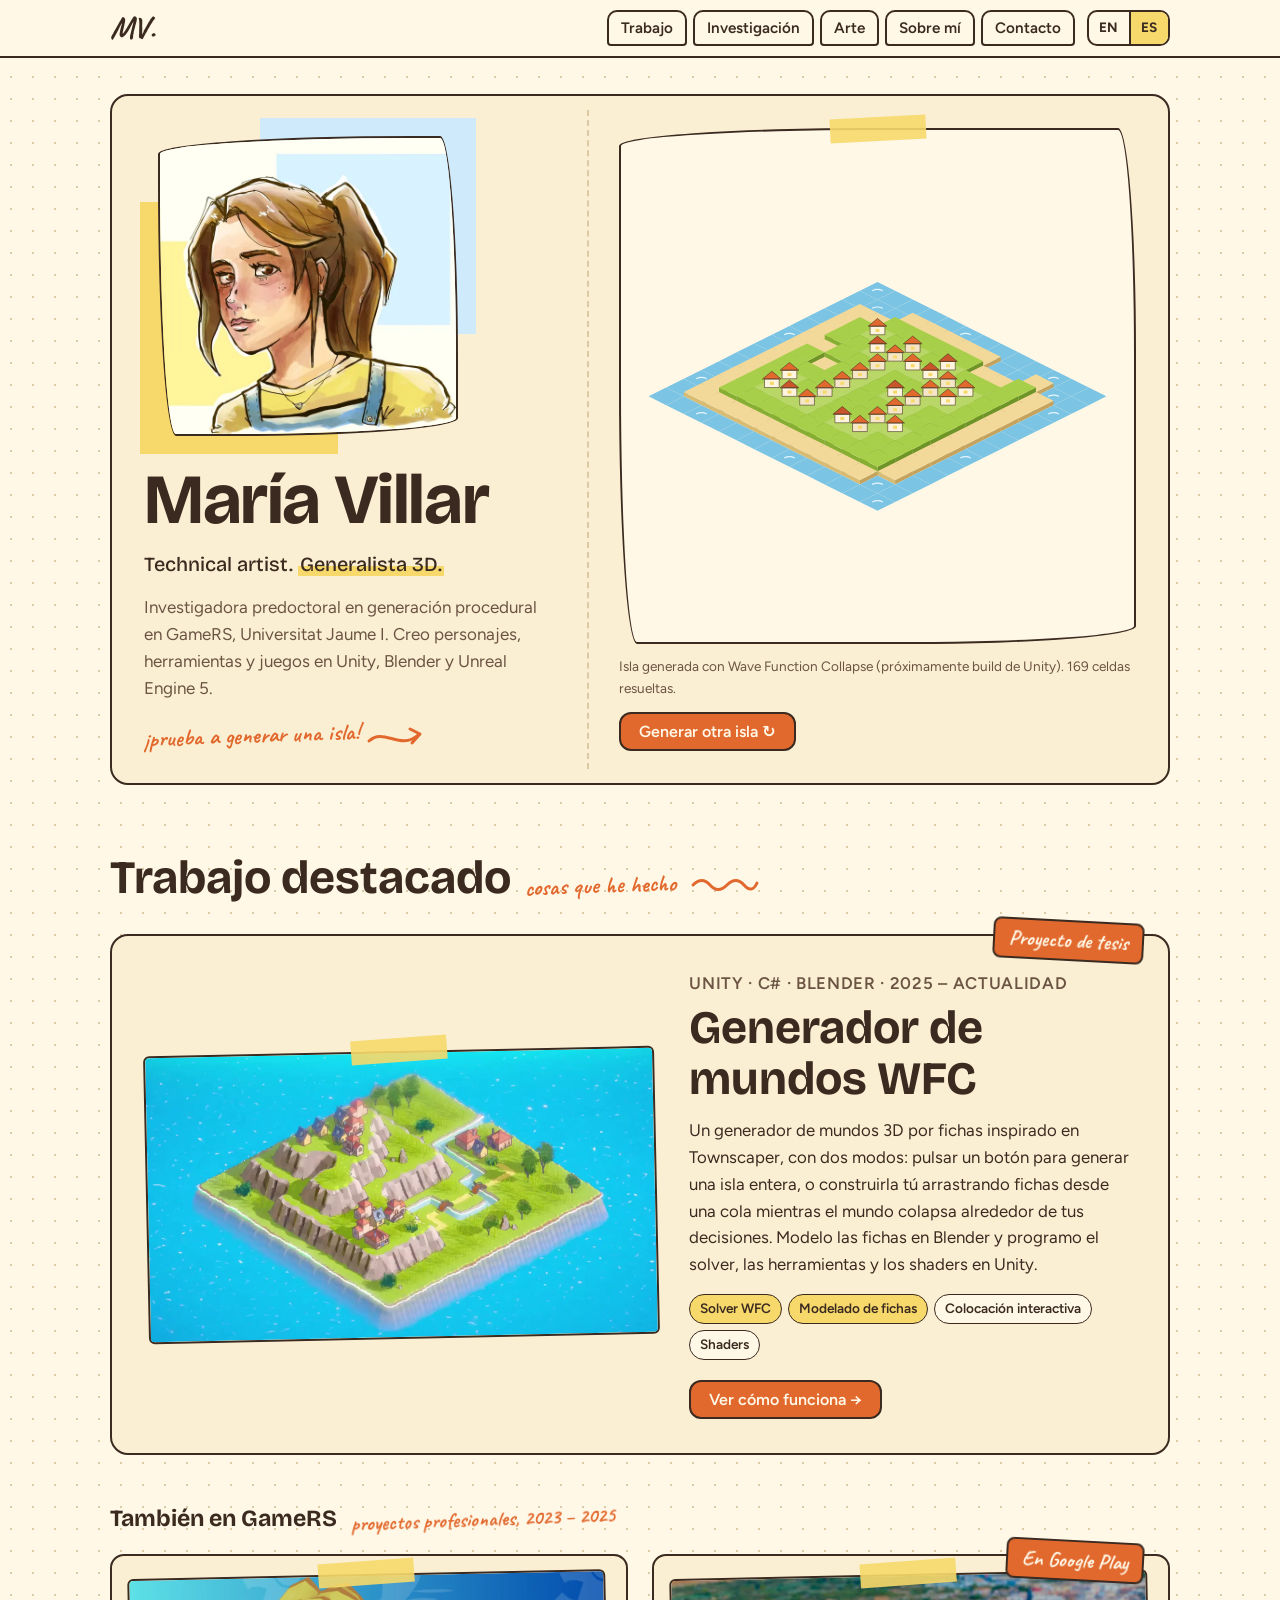
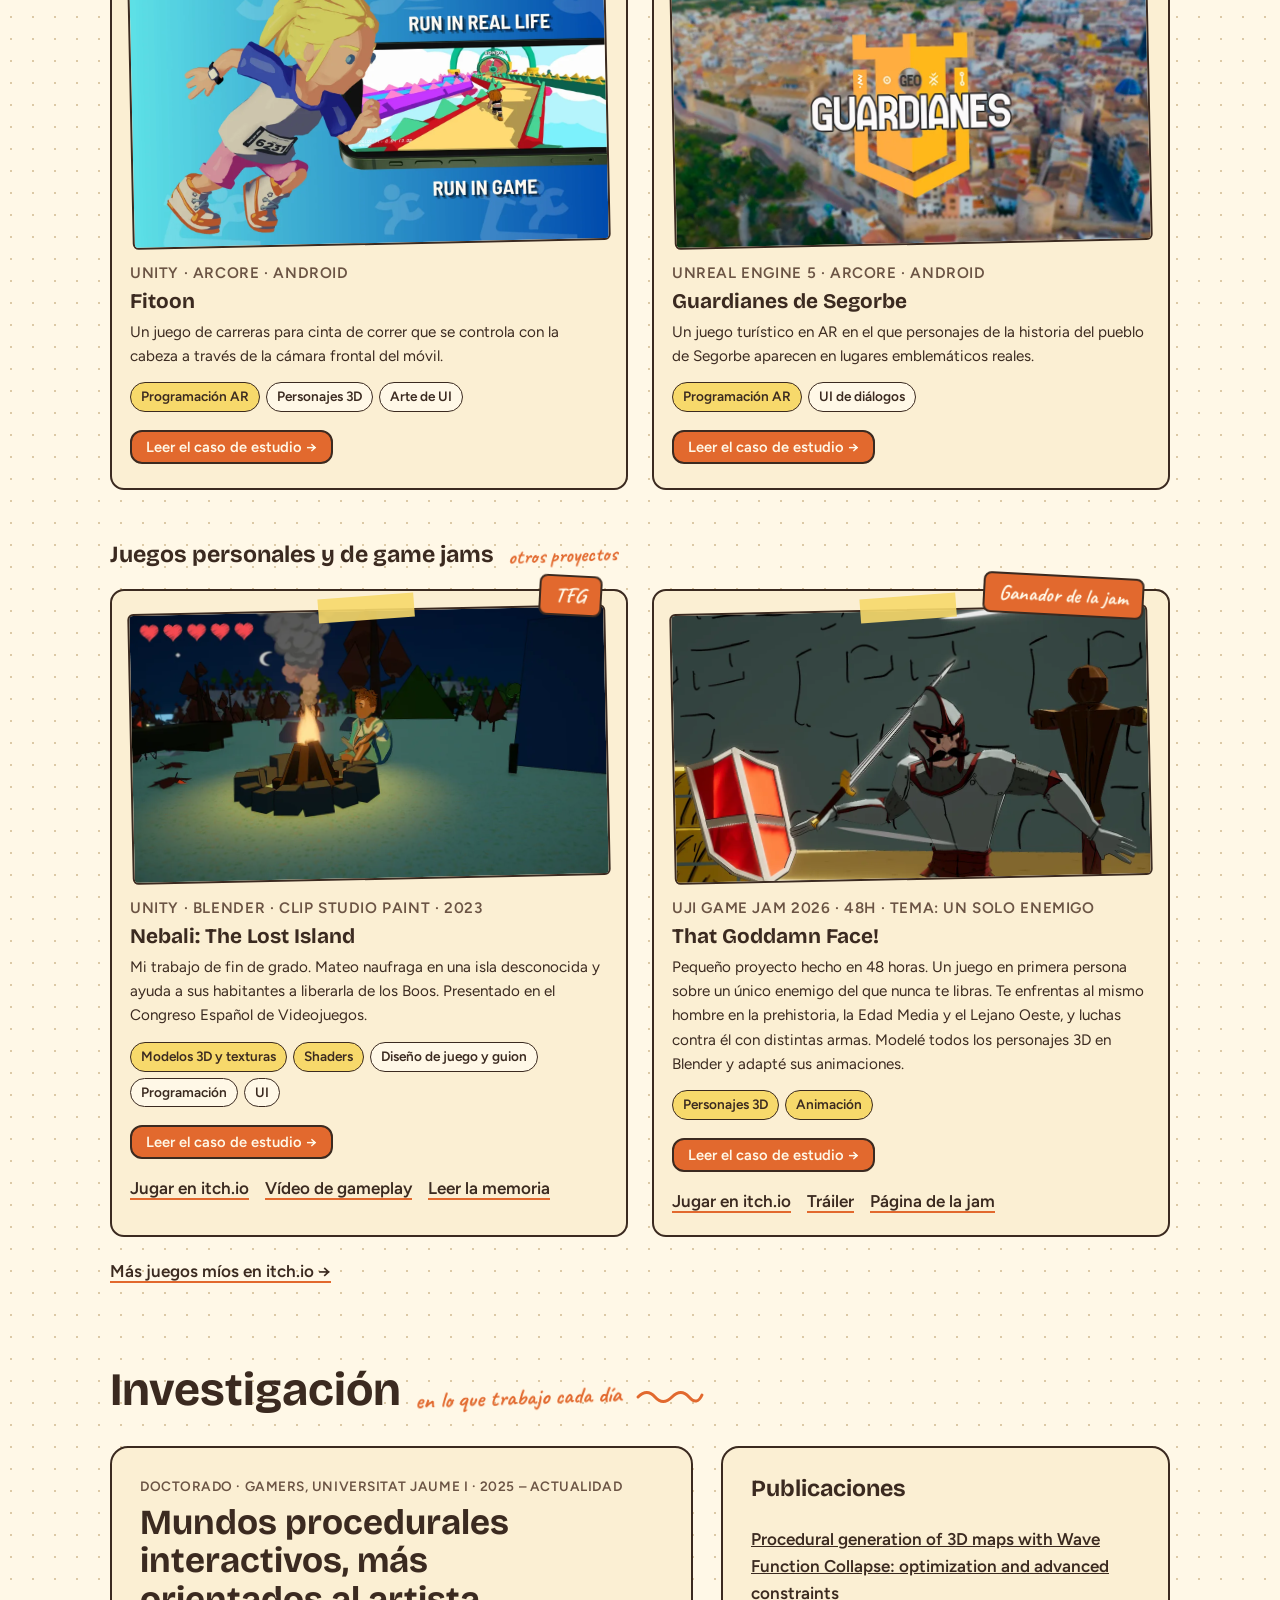
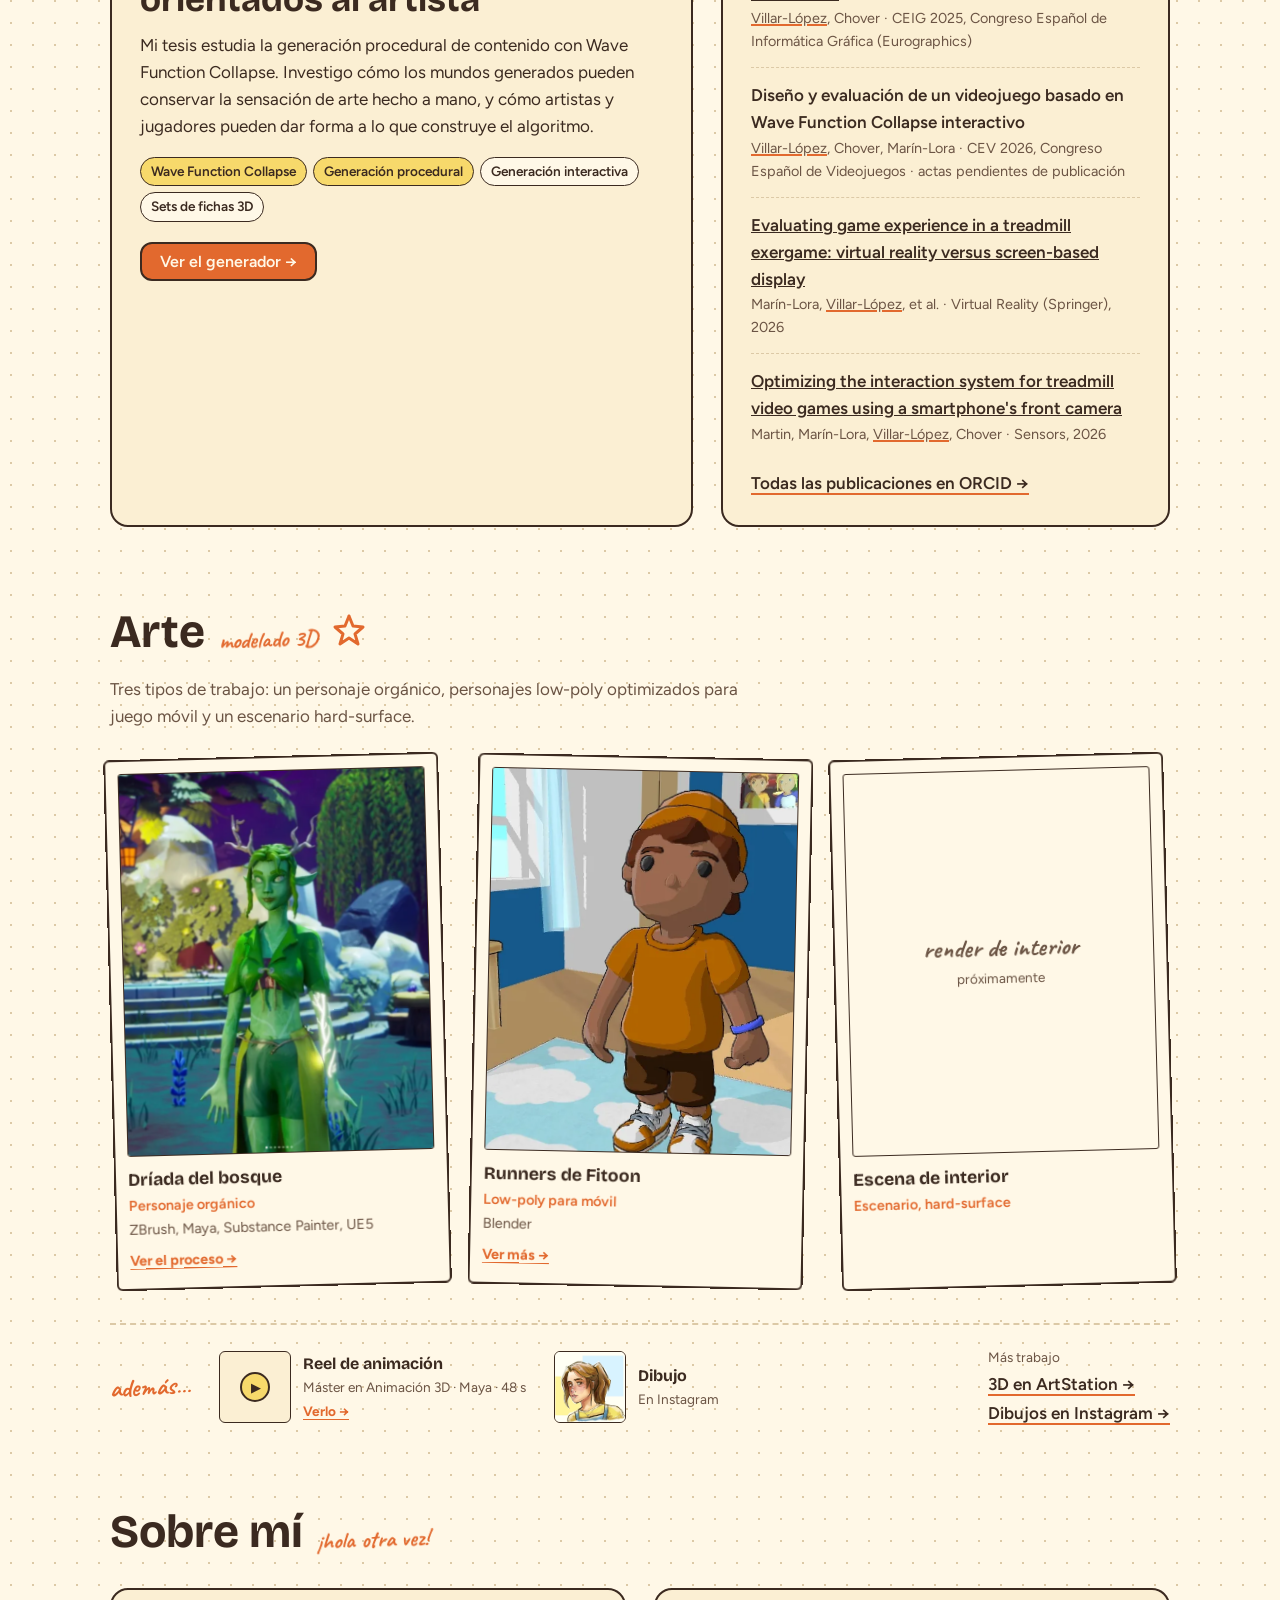
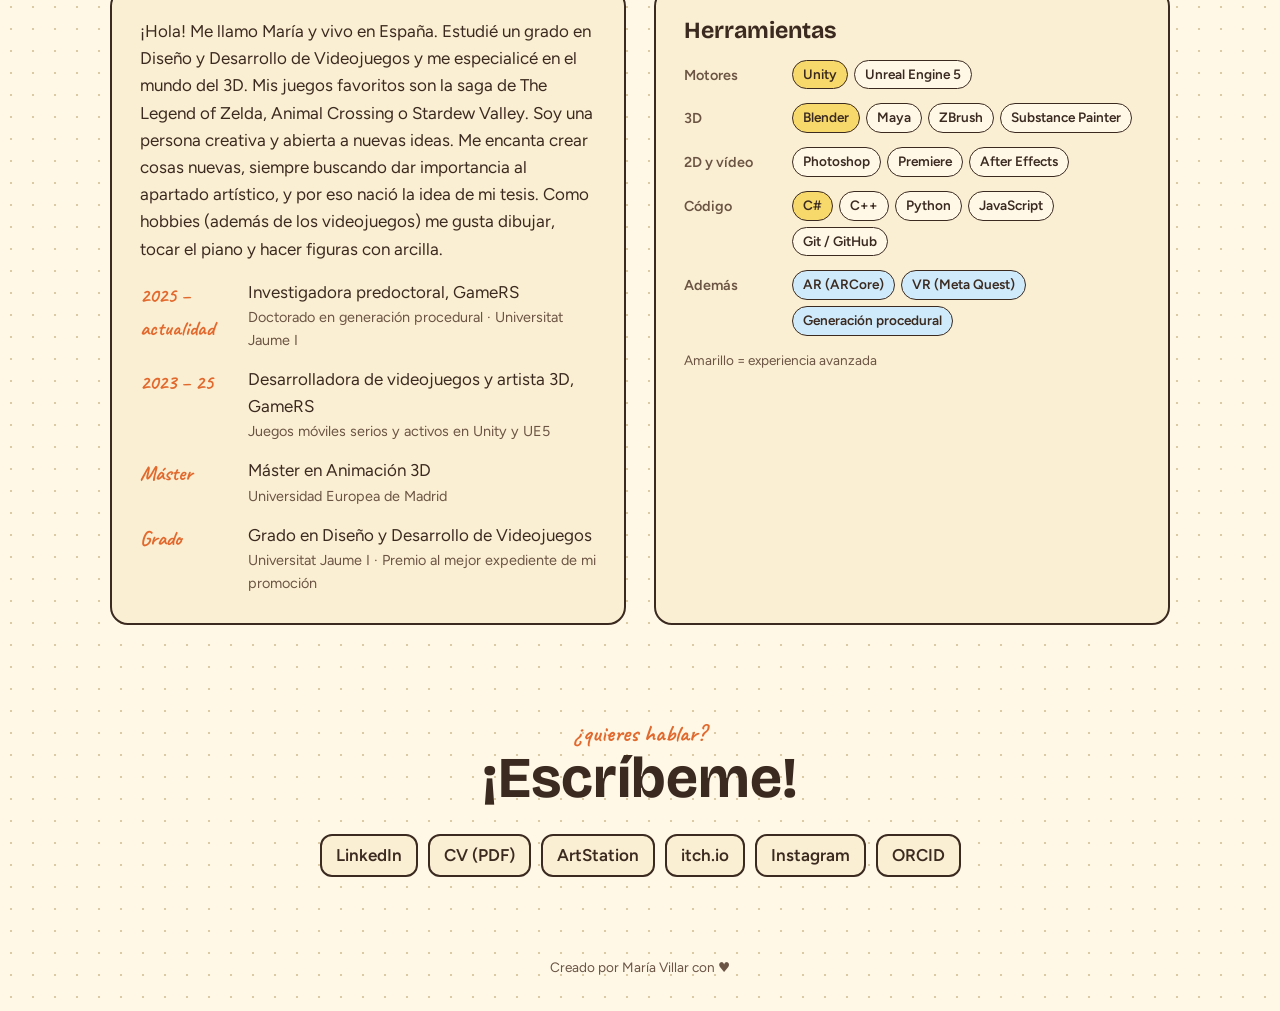
==== commit 2d189f03: "texts update" ====
--- a/es/index.html
+++ b/es/index.html
@@ -219,7 +219,8 @@
             </div>
             <div class="paper">
               <p class="t">Diseño y evaluación de un videojuego basado en Wave Function Collapse interactivo</p>
-              <p class="a"><u>Villar-López</u>, Chover, Marín-Lora · CEV 2026, Congreso Español de Videojuegos · actas pendientes de publicación</p>
+              <p class="a"><u>Villar-López</u>, Chover, Marín-Lora · CEV 2026, Congreso Español de Videojuegos · actas
+                pendientes de publicación</p>
             </div>
             <div class="paper">
               <p class="t"><a href="https://link.springer.com/article/10.1007/s10055-026-01355-w">Evaluating game
@@ -245,7 +246,8 @@
           <path d="M17 3 L21 13 L31 14 L23 21 L26 31 L17 25 L8 31 L11 21 L3 14 L13 13 Z" />
         </svg>
       </div>
-      <p class="art-intro">Tres tipos de trabajo: un personaje orgánico, personajes low-poly optimizados para juego móvil
+      <p class="art-intro">Tres tipos de trabajo: un personaje orgánico, personajes low-poly optimizados para juego
+        móvil
         y un escenario hard-surface.</p>
       <div class="gallery">
         <figure class="art stick"><button class="proc-open" type="button" data-proc="proc-dryad"
@@ -267,8 +269,7 @@
         </figure>
         <figure class="art stick">
           <div class="ph"><span class="hand">render de interior</span><span class="caption">próximamente</span></div>
-          <figcaption><b>Escena de interior</b><span class="kind">Escenario, hard-surface</span><span
-              class="todo">añadir título y herramientas</span></figcaption>
+          <figcaption><b>Escena de interior</b><span class="kind">Escenario, hard-surface</span></figcaption>
         </figure>
       </div>
       <template id="proc-reel" data-title="Reel de animación" data-more="https://vimeo.com/1082870306"
